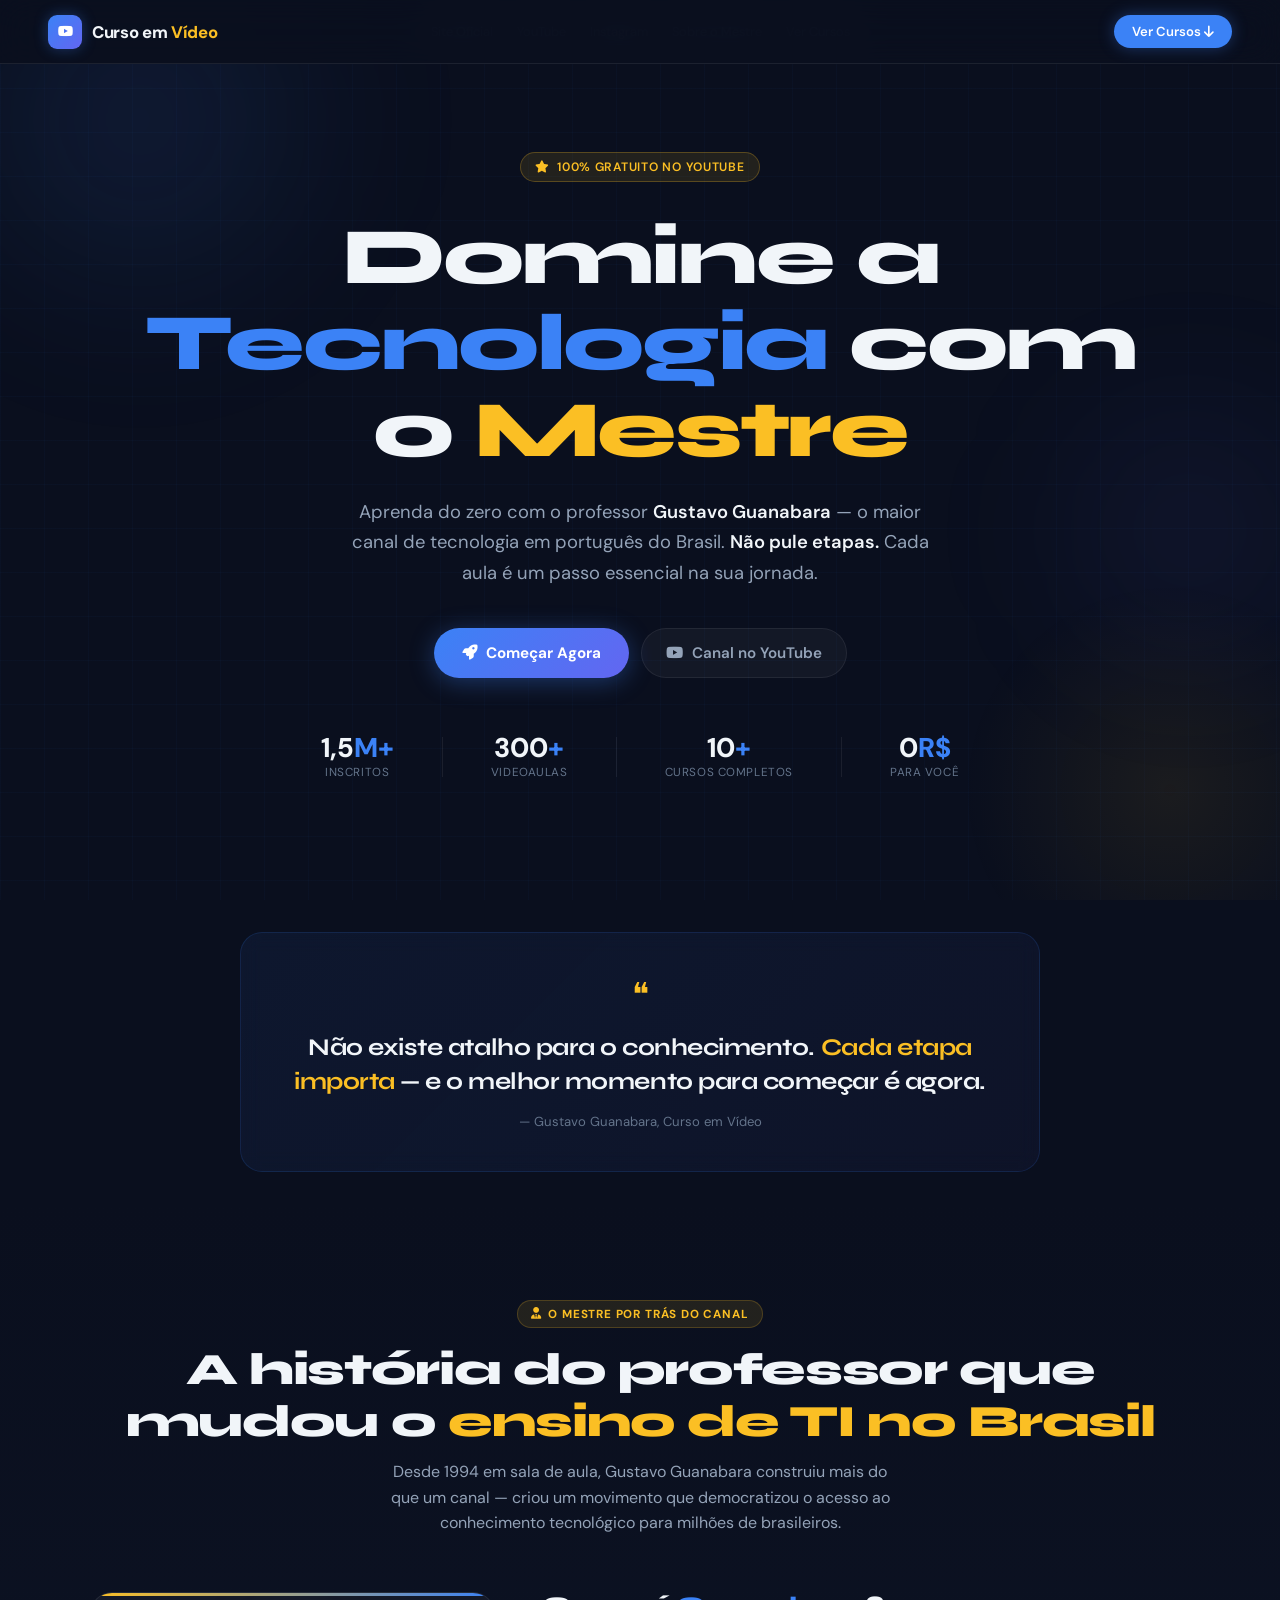
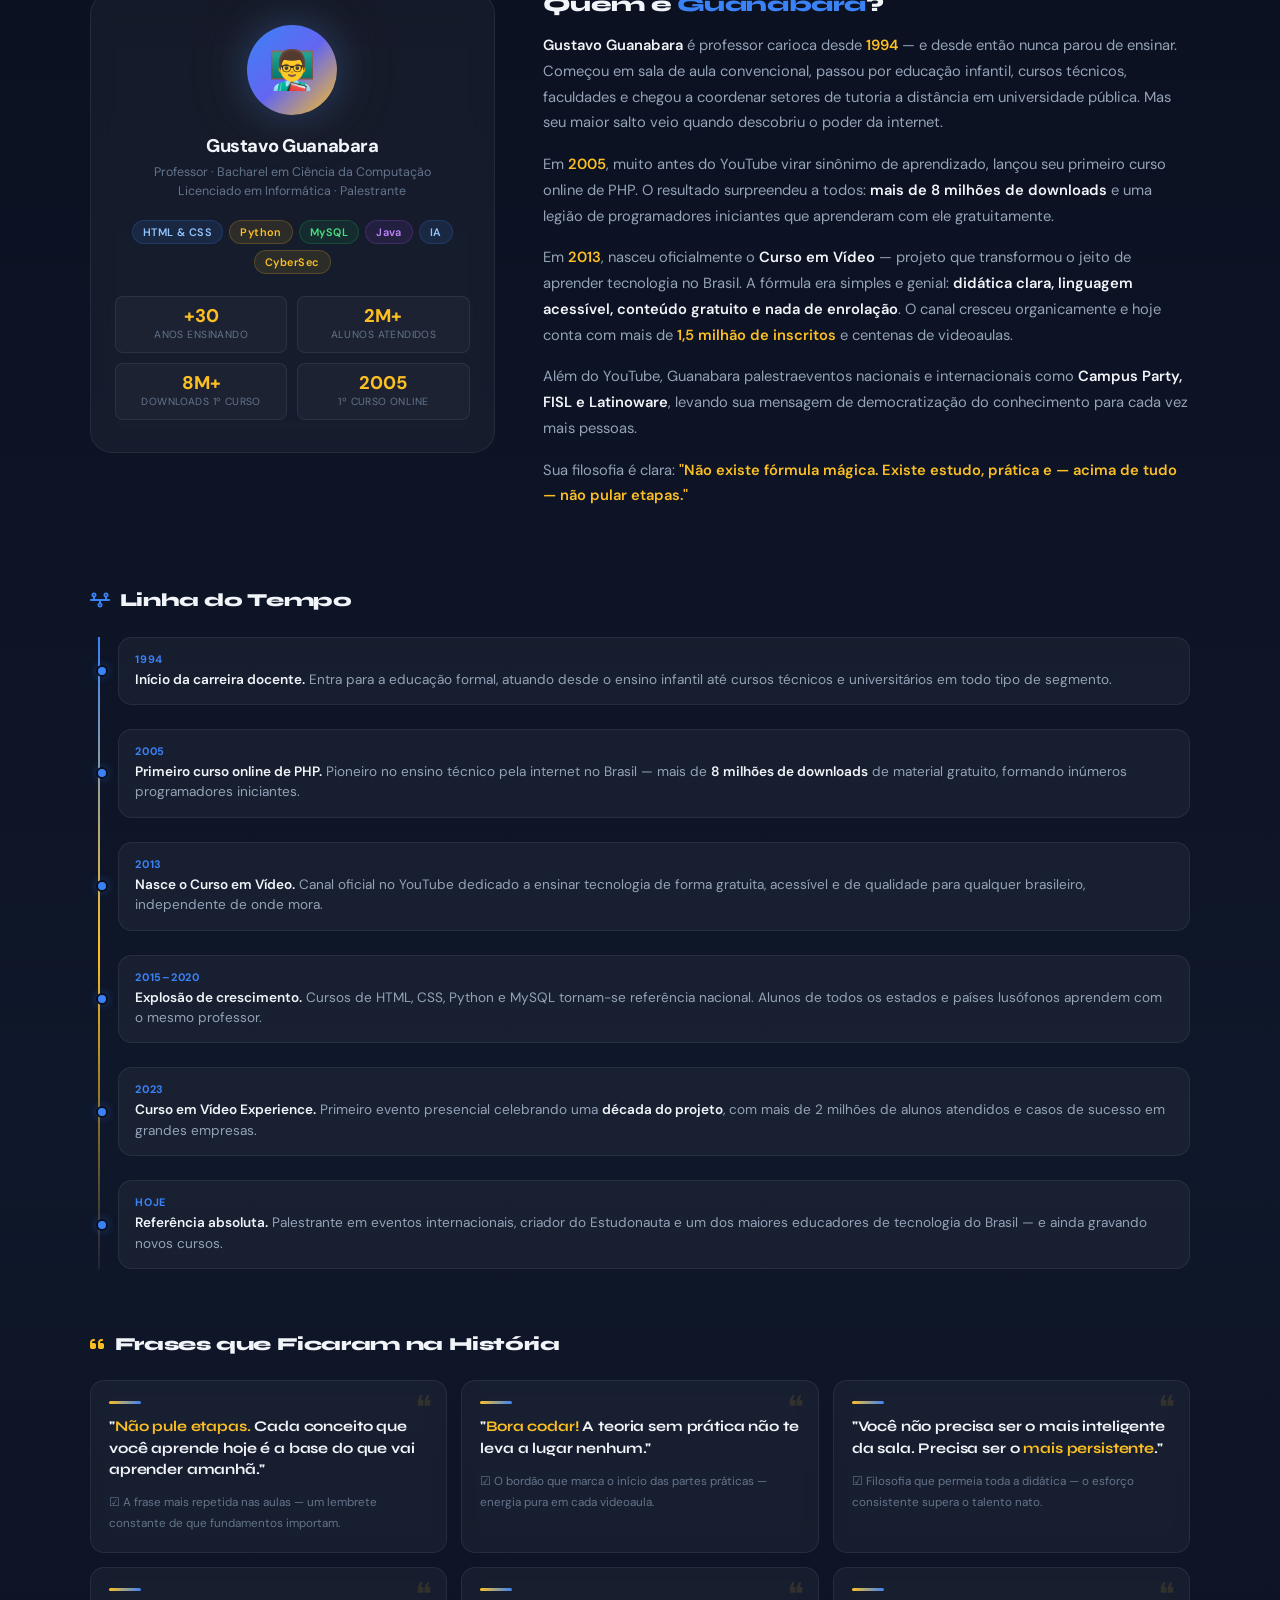
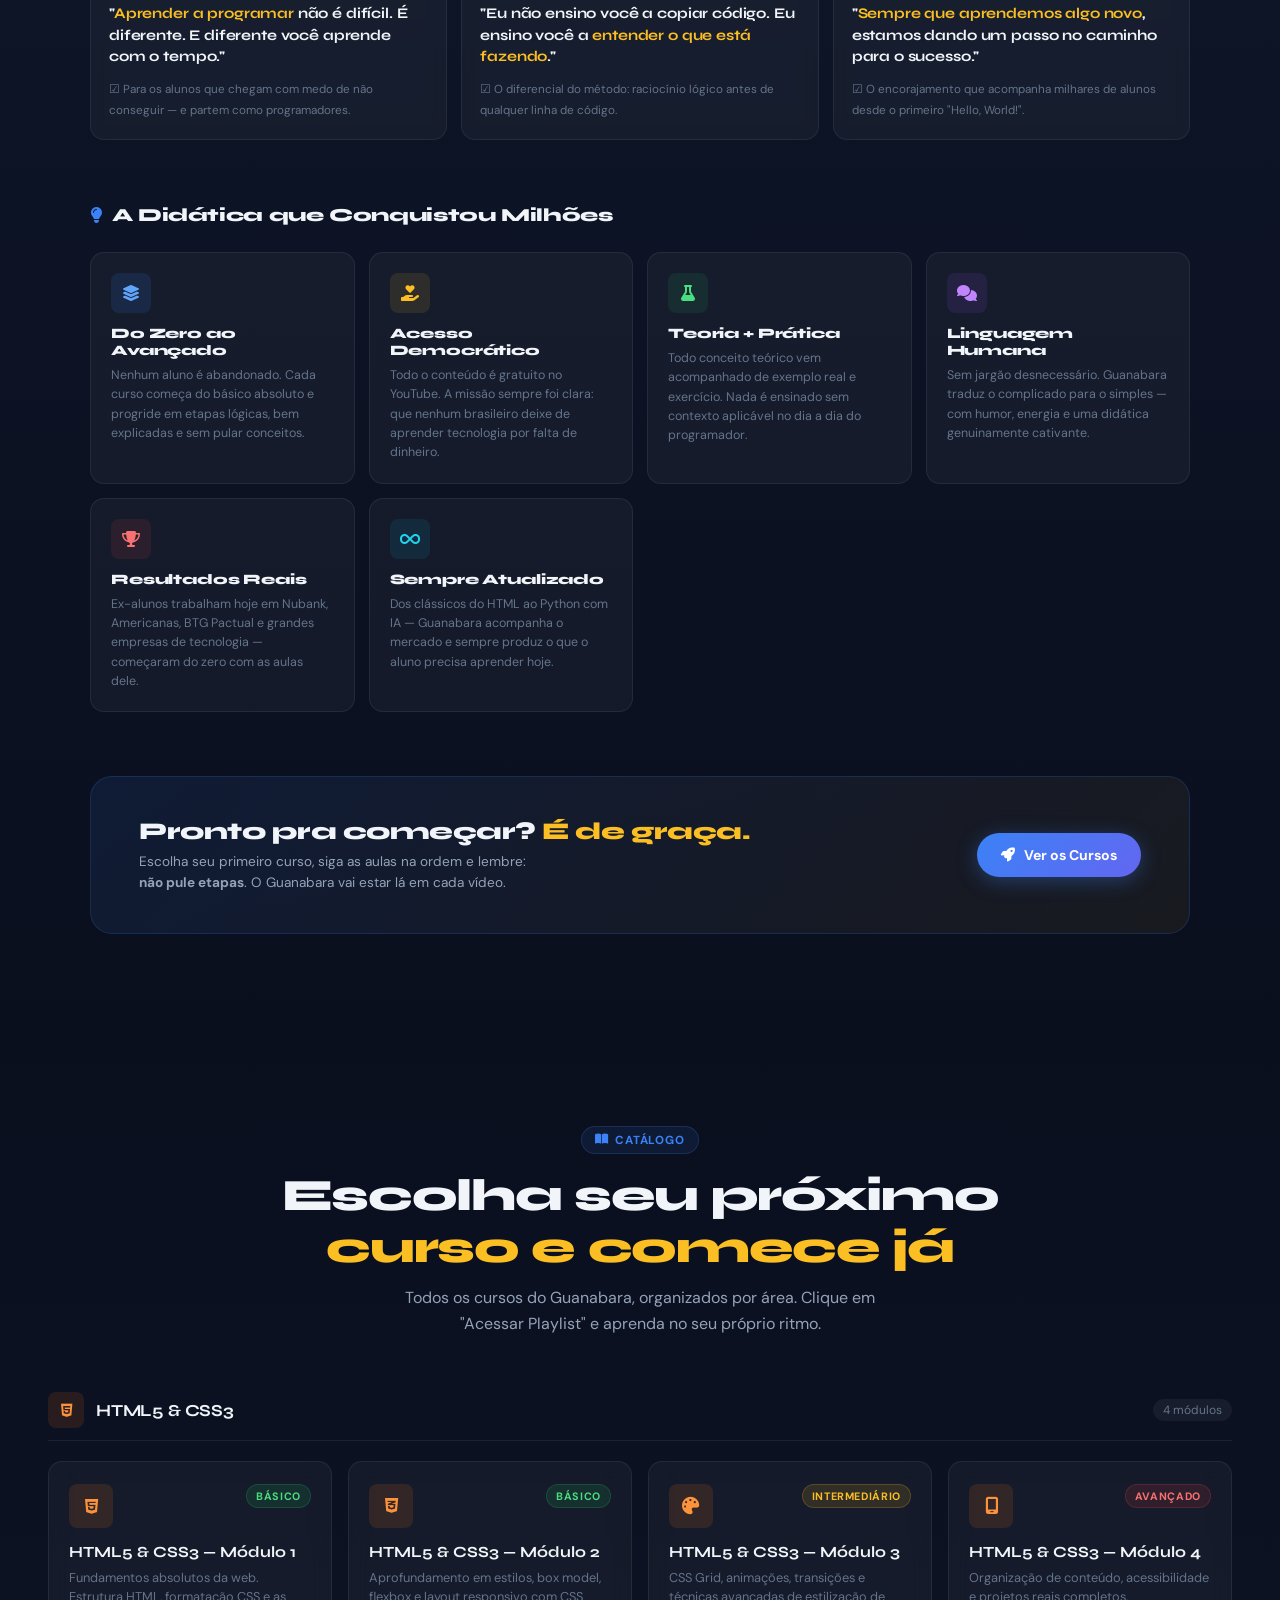
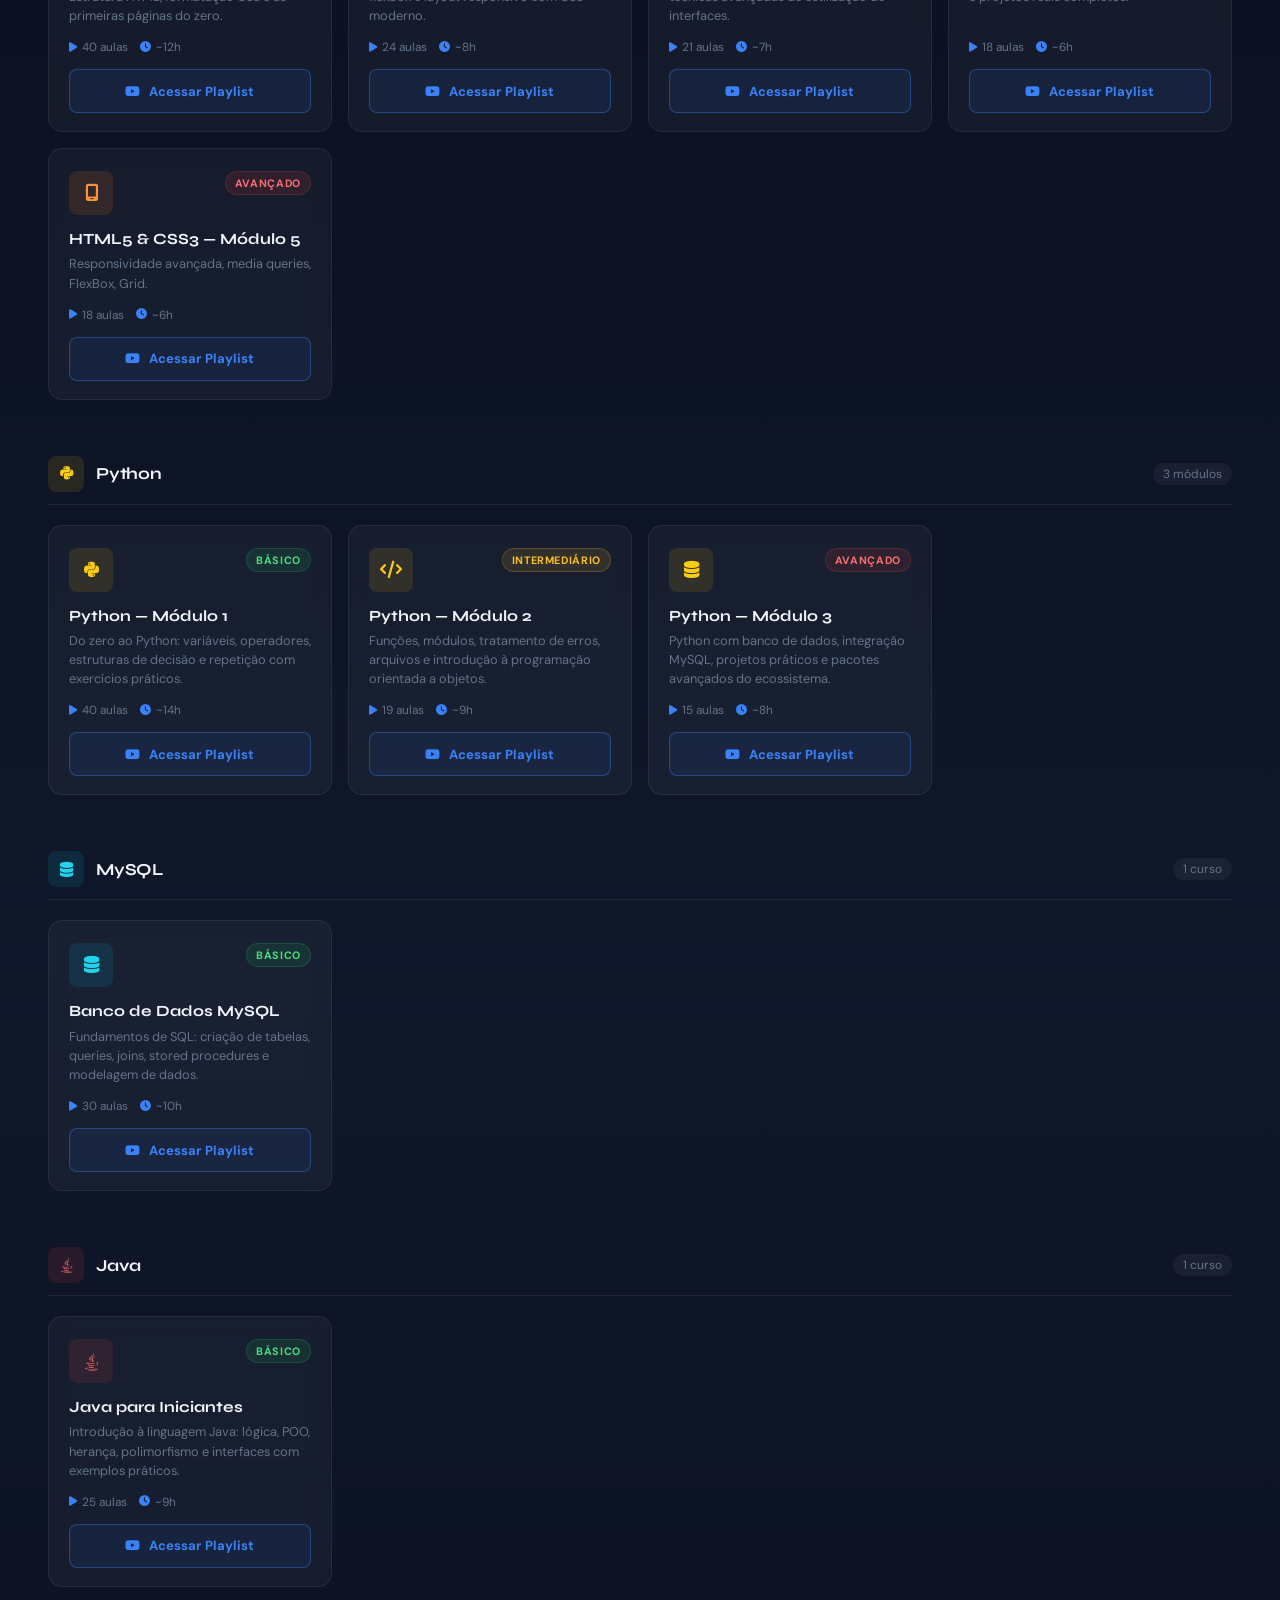
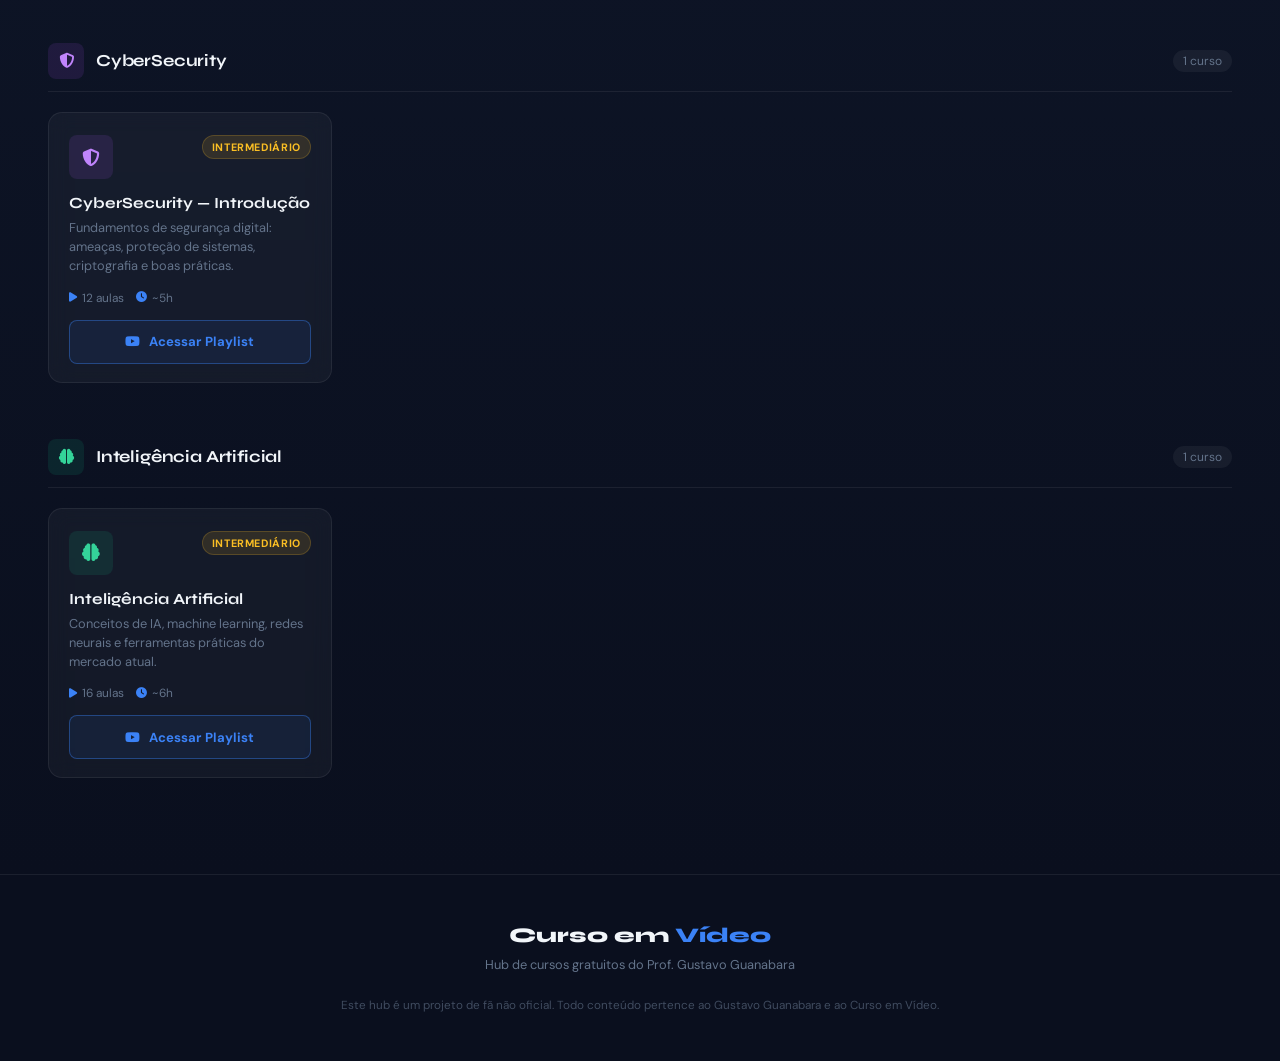
==== guanabara.html @ 0f468d44 "Gustavo Guanabara - first commit" ====
<!doctype html>
<html lang="pt-BR">
  <head>
    <meta charset="UTF-8" />
    <meta name="viewport" content="width=device-width, initial-scale=1.0" />
    <title>Curso em Vídeo — Gustavo Guanabara</title>
    <link
      href="https://fonts.googleapis.com/css2?family=Syne:wght@400;600;700;800&family=DM+Sans:wght@300;400;500;600&display=swap"
      rel="stylesheet"
    />
    <link
      rel="stylesheet"
      href="https://cdnjs.cloudflare.com/ajax/libs/font-awesome/6.5.0/css/all.min.css"
    />
    <link rel="stylesheet" href="guanabara.css">
  </head>
  <body>
    <!-- ===== NAV ===== -->
    <nav role="banner" aria-label="Navegação principal">
      <div class="nav-logo" aria-label="Curso em Vídeo">
        <div class="logo-icon" aria-hidden="true">
          <i class="fa-brands fa-youtube"></i>
        </div>
        <span>Curso em <em>Vídeo</em></span>
      </div>
      <a href="#cursos" class="nav-cta" aria-label="Ver todos os cursos"
        >Ver Cursos <i class="fa-solid fa-arrow-down" aria-hidden="true"></i
      ></a>
    </nav>

    <!-- ===== HERO ===== -->
    <header class="hero" role="banner">
      <div class="orb orb-1" aria-hidden="true"></div>
      <div class="orb orb-2" aria-hidden="true"></div>

      <div class="hero-badge" aria-label="Conteúdo 100% gratuito">
        <i class="fa-solid fa-star" aria-hidden="true"></i> 100% Gratuito no
        YouTube
      </div>

      <h1 class="hero-title">
        Domine a<br />
        <span class="line-accent">Tecnologia</span> com<br />
        o <span class="line-gold">Mestre</span>
      </h1>

      <p class="hero-sub">
        Aprenda do zero com o professor <strong>Gustavo Guanabara</strong> — o
        maior canal de tecnologia em português do Brasil.
        <strong>Não pule etapas.</strong> Cada aula é um passo essencial na sua
        jornada.
      </p>

      <div class="hero-actions">
        <a
          href="#cursos"
          class="btn-primary"
          aria-label="Começar aprendizado agora"
        >
          <i class="fa-solid fa-rocket" aria-hidden="true"></i>
          Começar Agora
        </a>
        <a
          href="https://www.youtube.com/@CursoemVideo"
          target="_blank"
          rel="noopener noreferrer"
          class="btn-ghost"
          aria-label="Visitar canal no YouTube"
        >
          <i class="fa-brands fa-youtube" aria-hidden="true"></i>
          Canal no YouTube
        </a>
      </div>

      <div class="hero-stats" aria-label="Estatísticas do canal">
        <div class="stat">
          <span class="stat-num">1,5<span>M+</span></span>
          <span class="stat-label">Inscritos</span>
        </div>
        <div class="stat-divider" aria-hidden="true"></div>
        <div class="stat">
          <span class="stat-num">300<span>+</span></span>
          <span class="stat-label">Videoaulas</span>
        </div>
        <div class="stat-divider" aria-hidden="true"></div>
        <div class="stat">
          <span class="stat-num">10<span>+</span></span>
          <span class="stat-label">Cursos completos</span>
        </div>
        <div class="stat-divider" aria-hidden="true"></div>
        <div class="stat">
          <span class="stat-num">0<span>R$</span></span>
          <span class="stat-label">Para você</span>
        </div>
      </div>
    </header>

    <!-- ===== QUOTE ===== -->
    <section class="quote-section" aria-label="Citação inspiradora">
      <div class="quote-card reveal">
        <span class="quote-icon" aria-hidden="true">❝</span>
        <p class="quote-text">
          Não existe atalho para o conhecimento. <em>Cada etapa importa</em> — e
          o melhor momento para começar é agora.
        </p>
        <span class="quote-author">— Gustavo Guanabara, Curso em Vídeo</span>
      </div>
    </section>

    <!-- ===== SOBRE O MESTRE ===== -->
    <section
      id="sobre"
      class="sobre-section"
      aria-label="Sobre o Professor Gustavo Guanabara"
    >
      <div class="sobre-wrapper">
        <header class="section-header">
          <div class="section-tag section-tag-gold reveal">
            <i class="fa-solid fa-user-tie"></i> O Mestre por Trás do Canal
          </div>
          <h2 class="section-title reveal">
            A história do professor que<br />mudou o
            <em>ensino de TI no Brasil</em>
          </h2>
          <p class="section-desc reveal">
            Desde 1994 em sala de aula, Gustavo Guanabara construiu mais do que
            um canal — criou um movimento que democratizou o acesso ao
            conhecimento tecnológico para milhões de brasileiros.
          </p>
        </header>

        <!-- BIO GRID -->
        <div class="bio-grid">
          <div class="avatar-card reveal">
            <div class="avatar-circle" aria-hidden="true">👨‍🏫</div>
            <div class="avatar-name">Gustavo Guanabara</div>
            <div class="avatar-role">
              Professor · Bacharel em Ciência da Computação<br />Licenciado em
              Informática · Palestrante
            </div>
            <div class="avatar-tags">
              <span class="tag-pill tag-blue">HTML &amp; CSS</span>
              <span class="tag-pill tag-gold">Python</span>
              <span class="tag-pill tag-green">MySQL</span>
              <span class="tag-pill tag-purple">Java</span>
              <span class="tag-pill tag-blue">IA</span>
              <span class="tag-pill tag-gold">CyberSec</span>
            </div>
            <div class="avatar-stats">
              <div class="astat">
                <div class="astat-num">+30</div>
                <div class="astat-label">anos ensinando</div>
              </div>
              <div class="astat">
                <div class="astat-num">2M+</div>
                <div class="astat-label">alunos atendidos</div>
              </div>
              <div class="astat">
                <div class="astat-num">8M+</div>
                <div class="astat-label">downloads 1º curso</div>
              </div>
              <div class="astat">
                <div class="astat-num">2005</div>
                <div class="astat-label">1º curso online</div>
              </div>
            </div>
          </div>

          <div class="bio-text reveal reveal-delay-1">
            <h3>Quem é <span>Guanabara</span>?</h3>
            <p>
              <strong>Gustavo Guanabara</strong> é professor carioca desde
              <em>1994</em> — e desde então nunca parou de ensinar. Começou em
              sala de aula convencional, passou por educação infantil, cursos
              técnicos, faculdades e chegou a coordenar setores de tutoria a
              distância em universidade pública. Mas seu maior salto veio quando
              descobriu o poder da internet.
            </p>
            <p>
              Em <em>2005</em>, muito antes do YouTube virar sinônimo de
              aprendizado, lançou seu primeiro curso online de PHP. O resultado
              surpreendeu a todos:
              <strong>mais de 8 milhões de downloads</strong> e uma legião de
              programadores iniciantes que aprenderam com ele gratuitamente.
            </p>
            <p>
              Em <em>2013</em>, nasceu oficialmente o
              <strong>Curso em Vídeo</strong> — projeto que transformou o jeito
              de aprender tecnologia no Brasil. A fórmula era simples e genial:
              <strong
                >didática clara, linguagem acessível, conteúdo gratuito e nada
                de enrolação</strong
              >. O canal cresceu organicamente e hoje conta com mais de
              <em>1,5 milhão de inscritos</em> e centenas de videoaulas.
            </p>
            <p>
              Além do YouTube, Guanabara palestraeventos nacionais e
              internacionais como
              <strong>Campus Party, FISL e Latinoware</strong>, levando sua
              mensagem de democratização do conhecimento para cada vez mais
              pessoas.
            </p>
            <p>
              Sua filosofia é clara:
              <em
                >"Não existe fórmula mágica. Existe estudo, prática e — acima de
                tudo — não pular etapas."</em
              >
            </p>
          </div>
        </div>

        <!-- TIMELINE -->
        <h3 class="sub-title reveal">
          <i class="fa-solid fa-timeline" style="color: var(--primary)"></i>
          Linha do Tempo
        </h3>
        <div class="timeline">
          <div class="tl-item reveal reveal-delay-1">
            <div class="tl-year">1994</div>
            <div class="tl-text">
              <strong>Início da carreira docente.</strong> Entra para a educação
              formal, atuando desde o ensino infantil até cursos técnicos e
              universitários em todo tipo de segmento.
            </div>
          </div>
          <div class="tl-item reveal reveal-delay-2">
            <div class="tl-year">2005</div>
            <div class="tl-text">
              <strong>Primeiro curso online de PHP.</strong> Pioneiro no ensino
              técnico pela internet no Brasil — mais de
              <strong>8 milhões de downloads</strong> de material gratuito,
              formando inúmeros programadores iniciantes.
            </div>
          </div>
          <div class="tl-item reveal reveal-delay-3">
            <div class="tl-year">2013</div>
            <div class="tl-text">
              <strong>Nasce o Curso em Vídeo.</strong> Canal oficial no YouTube
              dedicado a ensinar tecnologia de forma gratuita, acessível e de
              qualidade para qualquer brasileiro, independente de onde mora.
            </div>
          </div>
          <div class="tl-item reveal reveal-delay-4">
            <div class="tl-year">2015–2020</div>
            <div class="tl-text">
              <strong>Explosão de crescimento.</strong> Cursos de HTML, CSS,
              Python e MySQL tornam-se referência nacional. Alunos de todos os
              estados e países lusófonos aprendem com o mesmo professor.
            </div>
          </div>
          <div class="tl-item reveal reveal-delay-5">
            <div class="tl-year">2023</div>
            <div class="tl-text">
              <strong>Curso em Vídeo Experience.</strong> Primeiro evento
              presencial celebrando uma <strong>década do projeto</strong>, com
              mais de 2 milhões de alunos atendidos e casos de sucesso em
              grandes empresas.
            </div>
          </div>
          <div class="tl-item reveal">
            <div class="tl-year">Hoje</div>
            <div class="tl-text">
              <strong>Referência absoluta.</strong> Palestrante em eventos
              internacionais, criador do Estudonauta e um dos maiores educadores
              de tecnologia do Brasil — e ainda gravando novos cursos.
            </div>
          </div>
        </div>

        <!-- FRASES ICÔNICAS -->
        <h3 class="sub-title reveal">
          <i class="fa-solid fa-quote-left" style="color: var(--accent)"></i>
          Frases que Ficaram na História
        </h3>
        <div class="quotes-grid">
          <div class="quote-block reveal reveal-delay-1">
            <div class="quote-bar"></div>
            <p class="qtext">
              "<em>Não pule etapas.</em> Cada conceito que você aprende hoje é a
              base do que vai aprender amanhã."
            </p>
            <span class="qcontext"
              >☑ A frase mais repetida nas aulas — um lembrete constante de que
              fundamentos importam.</span
            >
          </div>
          <div class="quote-block reveal reveal-delay-2">
            <div class="quote-bar"></div>
            <p class="qtext">
              "<em>Bora codar!</em> A teoria sem prática não te leva a lugar
              nenhum."
            </p>
            <span class="qcontext"
              >☑ O bordão que marca o início das partes práticas — energia pura
              em cada videoaula.</span
            >
          </div>
          <div class="quote-block reveal reveal-delay-3">
            <div class="quote-bar"></div>
            <p class="qtext">
              "Você não precisa ser o mais inteligente da sala. Precisa ser o
              <em>mais persistente</em>."
            </p>
            <span class="qcontext"
              >☑ Filosofia que permeia toda a didática — o esforço consistente
              supera o talento nato.</span
            >
          </div>
          <div class="quote-block reveal reveal-delay-4">
            <div class="quote-bar"></div>
            <p class="qtext">
              "<em>Aprender a programar</em> não é difícil. É diferente. E
              diferente você aprende com o tempo."
            </p>
            <span class="qcontext"
              >☑ Para os alunos que chegam com medo de não conseguir — e partem
              como programadores.</span
            >
          </div>
          <div class="quote-block reveal reveal-delay-5">
            <div class="quote-bar"></div>
            <p class="qtext">
              "Eu não ensino você a copiar código. Eu ensino você a
              <em>entender o que está fazendo</em>."
            </p>
            <span class="qcontext"
              >☑ O diferencial do método: raciocínio lógico antes de qualquer
              linha de código.</span
            >
          </div>
          <div class="quote-block reveal">
            <div class="quote-bar"></div>
            <p class="qtext">
              "<em>Sempre que aprendemos algo novo</em>, estamos dando um passo
              no caminho para o sucesso."
            </p>
            <span class="qcontext"
              >☑ O encorajamento que acompanha milhares de alunos desde o
              primeiro "Hello, World!".</span
            >
          </div>
        </div>

        <!-- FILOSOFIA / PILARES -->
        <h3 class="sub-title reveal">
          <i class="fa-solid fa-lightbulb" style="color: var(--primary)"></i> A
          Didática que Conquistou Milhões
        </h3>
        <div class="filo-grid">
          <div class="filo-card reveal reveal-delay-1">
            <div class="filo-icon" style="background: rgba(59, 130, 246, 0.12)">
              <i class="fa-solid fa-layer-group" style="color: #60a5fa"></i>
            </div>
            <h4>Do Zero ao Avançado</h4>
            <p>
              Nenhum aluno é abandonado. Cada curso começa do básico absoluto e
              progride em etapas lógicas, bem explicadas e sem pular conceitos.
            </p>
          </div>
          <div class="filo-card reveal reveal-delay-2">
            <div class="filo-icon" style="background: rgba(251, 191, 36, 0.1)">
              <i
                class="fa-solid fa-hand-holding-heart"
                style="color: var(--accent)"
              ></i>
            </div>
            <h4>Acesso Democrático</h4>
            <p>
              Todo o conteúdo é gratuito no YouTube. A missão sempre foi clara:
              que nenhum brasileiro deixe de aprender tecnologia por falta de
              dinheiro.
            </p>
          </div>
          <div class="filo-card reveal reveal-delay-3">
            <div class="filo-icon" style="background: rgba(34, 197, 94, 0.1)">
              <i class="fa-solid fa-flask" style="color: #4ade80"></i>
            </div>
            <h4>Teoria + Prática</h4>
            <p>
              Todo conceito teórico vem acompanhado de exemplo real e exercício.
              Nada é ensinado sem contexto aplicável no dia a dia do
              programador.
            </p>
          </div>
          <div class="filo-card reveal reveal-delay-4">
            <div class="filo-icon" style="background: rgba(168, 85, 247, 0.1)">
              <i class="fa-solid fa-comments" style="color: #c084fc"></i>
            </div>
            <h4>Linguagem Humana</h4>
            <p>
              Sem jargão desnecessário. Guanabara traduz o complicado para o
              simples — com humor, energia e uma didática genuinamente
              cativante.
            </p>
          </div>
          <div class="filo-card reveal reveal-delay-5">
            <div class="filo-icon" style="background: rgba(239, 68, 68, 0.1)">
              <i class="fa-solid fa-trophy" style="color: #f87171"></i>
            </div>
            <h4>Resultados Reais</h4>
            <p>
              Ex-alunos trabalham hoje em Nubank, Americanas, BTG Pactual e
              grandes empresas de tecnologia — começaram do zero com as aulas
              dele.
            </p>
          </div>
          <div class="filo-card reveal">
            <div class="filo-icon" style="background: rgba(6, 182, 212, 0.1)">
              <i class="fa-solid fa-infinity" style="color: #22d3ee"></i>
            </div>
            <h4>Sempre Atualizado</h4>
            <p>
              Dos clássicos do HTML ao Python com IA — Guanabara acompanha o
              mercado e sempre produz o que o aluno precisa aprender hoje.
            </p>
          </div>
        </div>

        <!-- CTA STRIP -->
        <div class="cta-strip reveal">
          <div class="cta-strip-text">
            <h3>Pronto pra começar? <em>É de graça.</em></h3>
            <p>
              Escolha seu primeiro curso, siga as aulas na ordem e lembre:
              <strong>não pule etapas</strong>. O Guanabara vai estar lá em cada
              vídeo.
            </p>
          </div>
          <a href="#cursos" class="btn-cta">
            <i class="fa-solid fa-rocket"></i> Ver os Cursos
          </a>
        </div>
      </div>
    </section>

    <!-- ===== CURSOS ===== -->
    <main id="cursos" role="main">
      <section class="categories-section" aria-label="Catálogo de cursos">
        <div class="section-wrapper">
          <header class="section-header reveal">
            <div class="section-tag" aria-hidden="true">
              <i class="fa-solid fa-book-open"></i> Catálogo
            </div>
            <h2 class="section-title">
              Escolha seu próximo<br /><em>curso e comece já</em>
            </h2>
            <p class="section-desc">
              Todos os cursos do Guanabara, organizados por área. Clique em
              "Acessar Playlist" e aprenda no seu próprio ritmo.
            </p>
          </header>

          <!-- HTML & CSS -->
          <article
            class="category-group reveal"
            aria-label="Cursos de HTML5 e CSS3"
          >
            <div class="cat-header">
              <div
                class="cat-icon-wrap"
                style="background: rgba(249, 115, 22, 0.12)"
                aria-hidden="true"
              >
                <i class="fa-brands fa-html5" style="color: #fb923c"></i>
              </div>
              <span class="cat-name">HTML5 &amp; CSS3</span>
              <span class="cat-count">4 módulos</span>
            </div>
            <div class="courses-grid" role="list">
              <article
                class="course-card reveal reveal-delay-1"
                role="listitem"
              >
                <div class="card-top">
                  <div
                    class="card-icon"
                    style="background: rgba(249, 115, 22, 0.12)"
                    aria-hidden="true"
                  >
                    <i class="fa-brands fa-html5" style="color: #fb923c"></i>
                  </div>
                  <span
                    class="level-badge level-basico"
                    aria-label="Nível: Básico"
                    >Básico</span
                  >
                </div>
                <div class="card-body">
                  <h3 class="card-title">HTML5 &amp; CSS3 — Módulo 1</h3>
                  <p class="card-desc">
                    Fundamentos absolutos da web. Estrutura HTML, formatação CSS
                    e as primeiras páginas do zero.
                  </p>
                </div>
                <div class="card-meta">
                  <span class="meta-item"
                    ><i class="fa-solid fa-play" aria-hidden="true"></i> 40
                    aulas</span
                  ><span class="meta-item"
                    ><i class="fa-solid fa-clock" aria-hidden="true"></i>
                    ~12h</span
                  >
                </div>
                <a
                  href="https://www.youtube.com/playlist?list=PLHz_AreHm4dkZ9-atkcmcBaMZdmLHft8n"
                  target="_blank"
                  rel="noopener noreferrer"
                  class="btn-playlist"
                  aria-label="Acessar playlist módulo 1 HTML5 CSS3"
                  ><i class="fa-brands fa-youtube" aria-hidden="true"></i>
                  Acessar Playlist</a
                >
              </article>
              <article
                class="course-card reveal reveal-delay-2"
                role="listitem"
              >
                <div class="card-top">
                  <div
                    class="card-icon"
                    style="background: rgba(249, 115, 22, 0.12)"
                    aria-hidden="true"
                  >
                    <i class="fa-brands fa-css3-alt" style="color: #fb923c"></i>
                  </div>
                  <span class="level-badge level-basico">Básico</span>
                </div>
                <div class="card-body">
                  <h3 class="card-title">HTML5 &amp; CSS3 — Módulo 2</h3>
                  <p class="card-desc">
                    Aprofundamento em estilos, box model, flexbox e layout
                    responsivo com CSS moderno.
                  </p>
                </div>
                <div class="card-meta">
                  <span class="meta-item"
                    ><i class="fa-solid fa-play" aria-hidden="true"></i> 24
                    aulas</span
                  ><span class="meta-item"
                    ><i class="fa-solid fa-clock" aria-hidden="true"></i>
                    ~8h</span
                  >
                </div>
                <a
                  href="https://www.youtube.com/playlist?list=PLHz_AreHm4dlUpEXkY1AyVLQGcpSgVF8s"
                  target="_blank"
                  rel="noopener noreferrer"
                  class="btn-playlist"
                  ><i class="fa-brands fa-youtube" aria-hidden="true"></i>
                  Acessar Playlist</a
                >
              </article>
              <article
                class="course-card reveal reveal-delay-3"
                role="listitem"
              >
                <div class="card-top">
                  <div
                    class="card-icon"
                    style="background: rgba(249, 115, 22, 0.12)"
                    aria-hidden="true"
                  >
                    <i class="fa-solid fa-palette" style="color: #fb923c"></i>
                  </div>
                  <span class="level-badge level-intermediario"
                    >Intermediário</span
                  >
                </div>
                <div class="card-body">
                  <h3 class="card-title">HTML5 &amp; CSS3 — Módulo 3</h3>
                  <p class="card-desc">
                    CSS Grid, animações, transições e técnicas avançadas de
                    estilização de interfaces.
                  </p>
                </div>
                <div class="card-meta">
                  <span class="meta-item"
                    ><i class="fa-solid fa-play" aria-hidden="true"></i> 21
                    aulas</span
                  ><span class="meta-item"
                    ><i class="fa-solid fa-clock" aria-hidden="true"></i>
                    ~7h</span
                  >
                </div>
                <a
                  href="https://www.youtube.com/playlist?list=PLHz_AreHm4dmcAviDwiGgHbeEJToxbOpZ"
                  target="_blank"
                  rel="noopener noreferrer"
                  class="btn-playlist"
                  ><i class="fa-brands fa-youtube" aria-hidden="true"></i>
                  Acessar Playlist</a
                >
              </article>
              <article
                class="course-card reveal reveal-delay-4"
                role="listitem"
              >
                <div class="card-top">
                  <div
                    class="card-icon"
                    style="background: rgba(249, 115, 22, 0.12)"
                    aria-hidden="true"
                  >
                    <i
                      class="fa-solid fa-mobile-screen"
                      style="color: #fb923c"
                    ></i>
                  </div>
                  <span class="level-badge level-avancado">Avançado</span>
                </div>
                <div class="card-body">
                  <h3 class="card-title">HTML5 &amp; CSS3 — Módulo 4</h3>
                  <p class="card-desc">
                    Organização de conteúdo, acessibilidade e
                    projetos reais completos.
                  </p>
                </div>
                <div class="card-meta">
                  <span class="meta-item"
                    ><i class="fa-solid fa-play" aria-hidden="true"></i> 18
                    aulas</span
                  ><span class="meta-item"
                    ><i class="fa-solid fa-clock" aria-hidden="true"></i>
                    ~6h</span
                  >
                </div>
                <a
                  href="https://www.youtube.com/playlist?list=PLHz_AreHm4dkcVCk2Bn_fdVQ81Fkrh6WT"
                  target="_blank"
                  rel="noopener noreferrer"
                  class="btn-playlist"
                  ><i class="fa-brands fa-youtube" aria-hidden="true"></i>
                  Acessar Playlist</a
                >
              </article>
               <article
                class="course-card reveal reveal-delay-4"
                role="listitem"
              >
                <div class="card-top">
                  <div
                    class="card-icon"
                    style="background: rgba(249, 115, 22, 0.12)"
                    aria-hidden="true"
                  >
                    <i
                      class="fa-solid fa-mobile-screen"
                      style="color: #fb923c"
                    ></i>
                  </div>
                  <span class="level-badge level-avancado">Avançado</span>
                </div>
                <div class="card-body">
                  <h3 class="card-title">HTML5 &amp; CSS3 — Módulo 5</h3>
                  <p class="card-desc">
                    Responsividade avançada, media queries, FlexBox, Grid.
                  </p>
                </div>
                <div class="card-meta">
                  <span class="meta-item"
                    ><i class="fa-solid fa-play" aria-hidden="true"></i> 18
                    aulas</span
                  ><span class="meta-item"
                    ><i class="fa-solid fa-clock" aria-hidden="true"></i>
                    ~6h</span
                  >
                </div>
                <a
                  href="https://www.youtube.com/playlist?list=PLHz_AreHm4dn1bAtIJWFrugl5z2Ej_52d"
                  target="_blank"
                  rel="noopener noreferrer"
                  class="btn-playlist"
                  ><i class="fa-brands fa-youtube" aria-hidden="true"></i>
                  Acessar Playlist</a
                >
              </article>
            </div>
          </article>

          <!-- PYTHON -->
          <article class="category-group reveal" aria-label="Cursos de Python">
            <div class="cat-header">
              <div
                class="cat-icon-wrap"
                style="background: rgba(234, 179, 8, 0.12)"
                aria-hidden="true"
              >
                <i class="fa-brands fa-python" style="color: #facc15"></i>
              </div>
              <span class="cat-name">Python</span>
              <span class="cat-count">3 módulos</span>
            </div>
            <div class="courses-grid" role="list">
              <article
                class="course-card reveal reveal-delay-1"
                role="listitem"
              >
                <div class="card-top">
                  <div
                    class="card-icon"
                    style="background: rgba(234, 179, 8, 0.12)"
                    aria-hidden="true"
                  >
                    <i class="fa-brands fa-python" style="color: #facc15"></i>
                  </div>
                  <span class="level-badge level-basico">Básico</span>
                </div>
                <div class="card-body">
                  <h3 class="card-title">Python — Módulo 1</h3>
                  <p class="card-desc">
                    Do zero ao Python: variáveis, operadores, estruturas de
                    decisão e repetição com exercícios práticos.
                  </p>
                </div>
                <div class="card-meta">
                  <span class="meta-item"
                    ><i class="fa-solid fa-play" aria-hidden="true"></i> 40
                    aulas</span
                  ><span class="meta-item"
                    ><i class="fa-solid fa-clock" aria-hidden="true"></i>
                    ~14h</span
                  >
                </div>
                <a
                  href="https://www.youtube.com/playlist?list=PLHz_AreHm4dlKP6QQCekuIPky1CiwmdI6"
                  target="_blank"
                  rel="noopener noreferrer"
                  class="btn-playlist"
                  ><i class="fa-brands fa-youtube" aria-hidden="true"></i>
                  Acessar Playlist</a
                >
              </article>
              <article
                class="course-card reveal reveal-delay-2"
                role="listitem"
              >
                <div class="card-top">
                  <div
                    class="card-icon"
                    style="background: rgba(234, 179, 8, 0.12)"
                    aria-hidden="true"
                  >
                    <i class="fa-solid fa-code" style="color: #facc15"></i>
                  </div>
                  <span class="level-badge level-intermediario"
                    >Intermediário</span
                  >
                </div>
                <div class="card-body">
                  <h3 class="card-title">Python — Módulo 2</h3>
                  <p class="card-desc">
                    Funções, módulos, tratamento de erros, arquivos e introdução
                    à programação orientada a objetos.
                  </p>
                </div>
                <div class="card-meta">
                  <span class="meta-item"
                    ><i class="fa-solid fa-play" aria-hidden="true"></i> 19
                    aulas</span
                  ><span class="meta-item"
                    ><i class="fa-solid fa-clock" aria-hidden="true"></i>
                    ~9h</span
                  >
                </div>
                <a
                  href="https://www.youtube.com/playlist?list=PLHz_AreHm4dk_nZHmxxf_J0WRAqy5Czye"
                  target="_blank"
                  rel="noopener noreferrer"
                  class="btn-playlist"
                  ><i class="fa-brands fa-youtube" aria-hidden="true"></i>
                  Acessar Playlist</a
                >
              </article>
              <article
                class="course-card reveal reveal-delay-3"
                role="listitem"
              >
                <div class="card-top">
                  <div
                    class="card-icon"
                    style="background: rgba(234, 179, 8, 0.12)"
                    aria-hidden="true"
                  >
                    <i class="fa-solid fa-database" style="color: #facc15"></i>
                  </div>
                  <span class="level-badge level-avancado">Avançado</span>
                </div>
                <div class="card-body">
                  <h3 class="card-title">Python — Módulo 3</h3>
                  <p class="card-desc">
                    Python com banco de dados, integração MySQL, projetos
                    práticos e pacotes avançados do ecossistema.
                  </p>
                </div>
                <div class="card-meta">
                  <span class="meta-item"
                    ><i class="fa-solid fa-play" aria-hidden="true"></i> 15
                    aulas</span
                  ><span class="meta-item"
                    ><i class="fa-solid fa-clock" aria-hidden="true"></i>
                    ~8h</span
                  >
                </div>
                <a
                  href="https://www.youtube.com/playlist?list=PLHz_AreHm4dn_RXXoa3Ameh77f95Hgwv3"
                  target="_blank"
                  rel="noopener noreferrer"
                  class="btn-playlist"
                  ><i class="fa-brands fa-youtube" aria-hidden="true"></i>
                  Acessar Playlist</a
                >
              </article>
            </div>
          </article>

          <!-- MYSQL -->
          <article class="category-group reveal" aria-label="Curso de MySQL">
            <div class="cat-header">
              <div
                class="cat-icon-wrap"
                style="background: rgba(6, 182, 212, 0.12)"
                aria-hidden="true"
              >
                <i class="fa-solid fa-database" style="color: #22d3ee"></i>
              </div>
              <span class="cat-name">MySQL</span>
              <span class="cat-count">1 curso</span>
            </div>
            <div class="courses-grid" role="list">
              <article
                class="course-card reveal reveal-delay-1"
                role="listitem"
              >
                <div class="card-top">
                  <div
                    class="card-icon"
                    style="background: rgba(6, 182, 212, 0.12)"
                    aria-hidden="true"
                  >
                    <i class="fa-solid fa-database" style="color: #22d3ee"></i>
                  </div>
                  <span class="level-badge level-basico">Básico</span>
                </div>
                <div class="card-body">
                  <h3 class="card-title">Banco de Dados MySQL</h3>
                  <p class="card-desc">
                    Fundamentos de SQL: criação de tabelas, queries, joins,
                    stored procedures e modelagem de dados.
                  </p>
                </div>
                <div class="card-meta">
                  <span class="meta-item"
                    ><i class="fa-solid fa-play" aria-hidden="true"></i> 30
                    aulas</span
                  ><span class="meta-item"
                    ><i class="fa-solid fa-clock" aria-hidden="true"></i>
                    ~10h</span
                  >
                </div>
                <a
                  href="https://www.youtube.com/playlist?list=PLHz_AreHm4dkBs-795Dsgvau_ekxg8g1r"
                  target="_blank"
                  rel="noopener noreferrer"
                  class="btn-playlist"
                  ><i class="fa-brands fa-youtube" aria-hidden="true"></i>
                  Acessar Playlist</a
                >
              </article>
            </div>
          </article>

          <!-- JAVA -->
          <article class="category-group reveal" aria-label="Curso de Java">
            <div class="cat-header">
              <div
                class="cat-icon-wrap"
                style="background: rgba(239, 68, 68, 0.12)"
                aria-hidden="true"
              >
                <i class="fa-brands fa-java" style="color: #f87171"></i>
              </div>
              <span class="cat-name">Java</span>
              <span class="cat-count">1 curso</span>
            </div>
            <div class="courses-grid" role="list">
              <article
                class="course-card reveal reveal-delay-1"
                role="listitem"
              >
                <div class="card-top">
                  <div
                    class="card-icon"
                    style="background: rgba(239, 68, 68, 0.12)"
                    aria-hidden="true"
                  >
                    <i class="fa-brands fa-java" style="color: #f87171"></i>
                  </div>
                  <span class="level-badge level-basico">Básico</span>
                </div>
                <div class="card-body">
                  <h3 class="card-title">Java para Iniciantes</h3>
                  <p class="card-desc">
                    Introdução à linguagem Java: lógica, POO, herança,
                    polimorfismo e interfaces com exemplos práticos.
                  </p>
                </div>
                <div class="card-meta">
                  <span class="meta-item"
                    ><i class="fa-solid fa-play" aria-hidden="true"></i> 25
                    aulas</span
                  ><span class="meta-item"
                    ><i class="fa-solid fa-clock" aria-hidden="true"></i>
                    ~9h</span
                  >
                </div>
                <a
                  href="https://www.youtube.com/playlist?list=PLHz_AreHm4dkI2ZdjTwZA4mPMxWTfNSpR"
                  target="_blank"
                  rel="noopener noreferrer"
                  class="btn-playlist"
                  ><i class="fa-brands fa-youtube" aria-hidden="true"></i>
                  Acessar Playlist</a
                >
              </article>
            </div>
          </article>

          <!-- CYBERSECURITY -->
          <article
            class="category-group reveal"
            aria-label="Curso de Cybersegurança"
          >
            <div class="cat-header">
              <div
                class="cat-icon-wrap"
                style="background: rgba(168, 85, 247, 0.12)"
                aria-hidden="true"
              >
                <i class="fa-solid fa-shield-halved" style="color: #c084fc"></i>
              </div>
              <span class="cat-name">CyberSecurity</span>
              <span class="cat-count">1 curso</span>
            </div>
            <div class="courses-grid" role="list">
              <article
                class="course-card reveal reveal-delay-1"
                role="listitem"
              >
                <div class="card-top">
                  <div
                    class="card-icon"
                    style="background: rgba(168, 85, 247, 0.12)"
                    aria-hidden="true"
                  >
                    <i
                      class="fa-solid fa-shield-halved"
                      style="color: #c084fc"
                    ></i>
                  </div>
                  <span class="level-badge level-intermediario"
                    >Intermediário</span
                  >
                </div>
                <div class="card-body">
                  <h3 class="card-title">CyberSecurity — Introdução</h3>
                  <p class="card-desc">
                    Fundamentos de segurança digital: ameaças, proteção de
                    sistemas, criptografia e boas práticas.
                  </p>
                </div>
                <div class="card-meta">
                  <span class="meta-item"
                    ><i class="fa-solid fa-play" aria-hidden="true"></i> 12
                    aulas</span
                  ><span class="meta-item"
                    ><i class="fa-solid fa-clock" aria-hidden="true"></i>
                    ~5h</span
                  >
                </div>
                <a
                  href="https://www.youtube.com/playlist?list=PLHz_AreHm4dlaTyjolzCFC6IjLzO8O0XV"
                  target="_blank"
                  rel="noopener noreferrer"
                  class="btn-playlist"
                  ><i class="fa-brands fa-youtube" aria-hidden="true"></i>
                  Acessar Playlist</a
                >
              </article>
            </div>
          </article>

          <!-- IA -->
          <article
            class="category-group reveal"
            aria-label="Curso de Inteligência Artificial"
          >
            <div class="cat-header">
              <div
                class="cat-icon-wrap"
                style="background: rgba(16, 185, 129, 0.12)"
                aria-hidden="true"
              >
                <i class="fa-solid fa-brain" style="color: #34d399"></i>
              </div>
              <span class="cat-name">Inteligência Artificial</span>
              <span class="cat-count">1 curso</span>
            </div>
            <div class="courses-grid" role="list">
              <article
                class="course-card reveal reveal-delay-1"
                role="listitem"
              >
                <div class="card-top">
                  <div
                    class="card-icon"
                    style="background: rgba(16, 185, 129, 0.12)"
                    aria-hidden="true"
                  >
                    <i class="fa-solid fa-brain" style="color: #34d399"></i>
                  </div>
                  <span class="level-badge level-intermediario"
                    >Intermediário</span
                  >
                </div>
                <div class="card-body">
                  <h3 class="card-title">Inteligência Artificial</h3>
                  <p class="card-desc">
                    Conceitos de IA, machine learning, redes neurais e
                    ferramentas práticas do mercado atual.
                  </p>
                </div>
                <div class="card-meta">
                  <span class="meta-item"
                    ><i class="fa-solid fa-play" aria-hidden="true"></i> 16
                    aulas</span
                  ><span class="meta-item"
                    ><i class="fa-solid fa-clock" aria-hidden="true"></i>
                    ~6h</span
                  >
                </div>
                <a
                  href="https://www.youtube.com/playlist?list=PLHz_AreHm4dm24MhlWJYiR_Rm7TFtvs6S"
                  target="_blank"
                  rel="noopener noreferrer"
                  class="btn-playlist"
                  ><i class="fa-brands fa-youtube" aria-hidden="true"></i>
                  Acessar Playlist</a
                >
              </article>
            </div>
          </article>
        </div>
      </section>
    </main>

    <!-- ===== FOOTER ===== -->
    <footer>
      <p class="footer-logo">Curso em <span>Vídeo</span></p>
      <p class="footer-sub">
        Hub de cursos gratuitos do Prof. Gustavo Guanabara
      </p>
      <nav class="footer-links" aria-label="Links do rodapé">
        <a
          href="https://www.cursoemvideo.com"
          target="_blank"
          rel="noopener noreferrer"
          >Site Oficial</a
        >
        <a
          href="https://www.youtube.com/@CursoemVideo"
          target="_blank"
          rel="noopener noreferrer"
          >YouTube</a
        >
        <a
          href="https://www.instagram.com/gustavoguanabara"
          target="_blank"
          rel="noopener noreferrer"
          >Instagram</a
        >
        <a href="#sobre">Sobre o Mestre</a>
        <a href="#cursos">Ver Cursos</a>
      </nav>
      <p class="footer-copy">
        Este hub é um projeto de fã não oficial. Todo conteúdo pertence ao
        Gustavo Guanabara e ao Curso em Vídeo.
      </p>
    </footer>

    <script src="guanabara.js"></script>
  </body>
</html>
---- guanabara.css ----
/* ========== CSS VARIABLES ========== */
      :root {
        --bg-deep: #0a0f1e;
        --bg-main: #0f172a;
        --bg-card: rgba(255, 255, 255, 0.04);
        --bg-card-hover: rgba(59, 130, 246, 0.08);
        --primary: #3b82f6;
        --primary-glow: rgba(59, 130, 246, 0.35);
        --accent: #fbbf24;
        --accent-glow: rgba(251, 191, 36, 0.3);
        --text-primary: #f1f5f9;
        --text-secondary: #94a3b8;
        --text-muted: #64748b;
        --border: rgba(255, 255, 255, 0.07);
        --border-hover: rgba(59, 130, 246, 0.4);
        --border-accent: rgba(251, 191, 36, 0.2);
        --radius-sm: 8px;
        --radius-md: 14px;
        --radius-lg: 22px;
        --shadow-card:
          0 4px 24px rgba(0, 0, 0, 0.3), 0 1px 4px rgba(0, 0, 0, 0.2);
        --shadow-glow: 0 0 32px rgba(59, 130, 246, 0.18);
        --transition: all 0.25s cubic-bezier(0.4, 0, 0.2, 1);
        --font-display: "Syne", sans-serif;
        --font-body: "DM Sans", sans-serif;
      }

      /* ========== RESET & BASE ========== */
      *,
      *::before,
      *::after {
        box-sizing: border-box;
        margin: 0;
        padding: 0;
      }
      html {
        scroll-behavior: smooth;
        font-size: 16px;
      }
      body {
        font-family: var(--font-body);
        background: var(--bg-deep);
        color: var(--text-primary);
        overflow-x: hidden;
        min-height: 100vh;
      }
      img {
        max-width: 100%;
        display: block;
      }
      a {
        color: inherit;
        text-decoration: none;
      }

      /* ========== SCROLLBAR ========== */
      ::-webkit-scrollbar {
        width: 5px;
      }
      ::-webkit-scrollbar-track {
        background: var(--bg-deep);
      }
      ::-webkit-scrollbar-thumb {
        background: var(--primary);
        border-radius: 4px;
      }

      /* ========== FOCUS ========== */
      :focus-visible {
        outline: 2px solid var(--accent);
        outline-offset: 3px;
        border-radius: var(--radius-sm);
      }

      /* ========== BACKGROUND GRID ========== */
      body::before {
        content: "";
        position: fixed;
        inset: 0;
        background-image:
          linear-gradient(rgba(59, 130, 246, 0.03) 1px, transparent 1px),
          linear-gradient(90deg, rgba(59, 130, 246, 0.03) 1px, transparent 1px);
        background-size: 44px 44px;
        pointer-events: none;
        z-index: 0;
      }

      /* ========== NAV ========== */
      nav {
        position: fixed;
        top: 0;
        left: 0;
        right: 0;
        z-index: 100;
        display: flex;
        align-items: center;
        justify-content: space-between;
        padding: 0 clamp(1rem, 5vw, 3rem);
        height: 64px;
        background: rgba(10, 15, 30, 0.8);
        backdrop-filter: blur(18px);
        border-bottom: 1px solid var(--border);
        transition: background 0.3s ease;
      }
      .nav-logo {
        display: flex;
        align-items: center;
        gap: 10px;
        font-family: var(--font-body);
        font-weight: 800;
        font-size: 1.05rem;
        letter-spacing: -0.02em;
      }
      .nav-logo .logo-icon {
        width: 34px;
        height: 34px;
        background: linear-gradient(135deg, var(--primary), #6366f1);
        border-radius: 9px;
        display: flex;
        align-items: center;
        justify-content: center;
        font-size: 0.85rem;
        color: white;
        box-shadow: 0 0 14px var(--primary-glow);
      }
      .nav-logo span em {
        color: var(--accent);
        font-style: normal;
      }
      .nav-cta {
        background: var(--primary);
        color: white;
        padding: 8px 18px;
        border-radius: 50px;
        font-size: 0.82rem;
        font-weight: 600;
        transition: var(--transition);
        box-shadow: 0 0 16px var(--primary-glow);
        white-space: nowrap;
      }
      .nav-cta:hover {
        background: #2563eb;
        transform: translateY(-1px);
        box-shadow: 0 0 24px var(--primary-glow);
      }

      /* ========== HERO ========== */
      .hero {
        position: relative;
        min-height: 100svh;
        display: flex;
        flex-direction: column;
        align-items: center;
        justify-content: center;
        text-align: center;
        padding: 96px clamp(1rem, 6vw, 4rem) 4rem;
        overflow: hidden;
        z-index: 1;
      }
      .hero::after {
        content: "";
        position: absolute;
        bottom: -100px;
        right: -100px;
        width: 420px;
        height: 420px;
        background: radial-gradient(
          circle,
          rgba(251, 191, 36, 0.07) 0%,
          transparent 70%
        );
        pointer-events: none;
      }
      .orb {
        position: absolute;
        border-radius: 50%;
        pointer-events: none;
        filter: blur(70px);
      }
      .orb-1 {
        width: 480px;
        height: 480px;
        background: radial-gradient(
          circle,
          rgba(59, 130, 246, 0.13),
          transparent 70%
        );
        top: -120px;
        left: -100px;
        animation: float 8s ease-in-out infinite;
      }
      .orb-2 {
        width: 340px;
        height: 340px;
        background: radial-gradient(
          circle,
          rgba(99, 102, 241, 0.1),
          transparent 70%
        );
        top: 40%;
        right: -80px;
        animation: float 11s ease-in-out infinite reverse;
      }
      @keyframes float {
        0%,
        100% {
          transform: translateY(0);
        }
        50% {
          transform: translateY(-30px);
        }
      }
      .hero-badge {
        display: inline-flex;
        align-items: center;
        gap: 7px;
        background: rgba(251, 191, 36, 0.1);
        border: 1px solid rgba(251, 191, 36, 0.25);
        color: var(--accent);
        padding: 6px 14px;
        border-radius: 50px;
        font-size: 0.76rem;
        font-weight: 600;
        letter-spacing: 0.06em;
        text-transform: uppercase;
        margin-bottom: 2rem;
        animation: fadeSlideDown 0.7s ease both;
      }
      .hero-title {
        font-family: var(--font-display);
        font-size: clamp(2.2rem, 7vw, 5rem);
        font-weight: 800;
        line-height: 1.08;
        letter-spacing: -0.03em;
        margin-bottom: 1.5rem;
        animation: fadeSlideDown 0.8s 0.1s ease both;
      }
      .hero-title .line-accent {
        color: var(--primary);
      }
      .hero-title .line-gold {
        color: var(--accent);
      }
      .hero-sub {
        max-width: 580px;
        font-size: clamp(0.95rem, 2.5vw, 1.15rem);
        color: var(--text-secondary);
        line-height: 1.65;
        margin-bottom: 2.5rem;
        animation: fadeSlideDown 0.9s 0.2s ease both;
      }
      .hero-sub strong {
        color: var(--text-primary);
        font-weight: 600;
      }
      .hero-actions {
        display: flex;
        gap: 12px;
        flex-wrap: wrap;
        justify-content: center;
        animation: fadeSlideDown 1s 0.3s ease both;
      }
      .btn-primary {
        display: inline-flex;
        align-items: center;
        gap: 9px;
        background: linear-gradient(135deg, var(--primary) 0%, #6366f1 100%);
        color: white;
        padding: 14px 28px;
        border-radius: 50px;
        font-weight: 700;
        font-size: 0.95rem;
        border: none;
        cursor: pointer;
        transition: var(--transition);
        box-shadow: 0 4px 24px var(--primary-glow);
        min-height: 50px;
      }
      .btn-primary:hover {
        transform: translateY(-2px) scale(1.02);
        box-shadow: 0 8px 32px var(--primary-glow);
      }
      .btn-primary:active {
        transform: scale(0.97);
      }
      .btn-ghost {
        display: inline-flex;
        align-items: center;
        gap: 9px;
        background: var(--bg-card);
        color: var(--text-secondary);
        padding: 14px 24px;
        border-radius: 50px;
        font-weight: 600;
        font-size: 0.95rem;
        border: 1px solid var(--border);
        cursor: pointer;
        transition: var(--transition);
        min-height: 50px;
        backdrop-filter: blur(6px);
      }
      .btn-ghost:hover {
        border-color: var(--border-hover);
        color: var(--text-primary);
        transform: translateY(-2px);
      }
      .hero-stats {
        display: flex;
        gap: clamp(1.5rem, 4vw, 3rem);
        margin-top: 3.5rem;
        animation: fadeSlideDown 1.1s 0.4s ease both;
        flex-wrap: wrap;
        justify-content: center;
      }
      .stat {
        display: flex;
        flex-direction: column;
        align-items: center;
        gap: 3px;
      }
      .stat-num {
        font-family: var(--font-body);
        font-size: 1.7rem;
        font-weight: 800;
        color: var(--text-primary);
        line-height: 1;
      }
      .stat-num span {
        color: var(--primary);
      }
      .stat-label {
        font-size: 0.73rem;
        color: var(--text-muted);
        letter-spacing: 0.05em;
        text-transform: uppercase;
      }
      .stat-divider {
        width: 1px;
        height: 40px;
        background: var(--border);
        align-self: center;
      }

      /* ========== SHARED SECTION WRAPPER ========== */
      .section-wrapper {
        position: relative;
        z-index: 1;
        padding: clamp(3rem, 8vw, 6rem) clamp(1rem, 5vw, 3rem);
        max-width: 1280px;
        margin: 0 auto;
      }
      .section-header {
        text-align: center;
        margin-bottom: clamp(2rem, 5vw, 3.5rem);
      }
      .section-tag {
        display: inline-flex;
        align-items: center;
        gap: 6px;
        background: rgba(59, 130, 246, 0.1);
        border: 1px solid rgba(59, 130, 246, 0.2);
        color: var(--primary);
        padding: 5px 13px;
        border-radius: 50px;
        font-size: 0.73rem;
        font-weight: 700;
        letter-spacing: 0.07em;
        text-transform: uppercase;
        margin-bottom: 1rem;
      }
      .section-tag-gold {
        background: rgba(251, 191, 36, 0.1);
        border-color: var(--border-accent);
        color: var(--accent);
      }
      .section-title {
        font-family: var(--font-display);
        font-size: clamp(1.7rem, 4.5vw, 2.8rem);
        font-weight: 800;
        letter-spacing: -0.03em;
        line-height: 1.15;
        margin-bottom: 0.75rem;
      }
      .section-title em {
        font-style: normal;
        color: var(--accent);
      }
      .section-desc {
        color: var(--text-secondary);
        font-size: clamp(0.9rem, 2vw, 1rem);
        max-width: 520px;
        margin: 0 auto;
        line-height: 1.6;
      }

      /* ========== QUOTE ========== */
      .quote-section {
        position: relative;
        z-index: 1;
        padding: 2rem clamp(1rem, 5vw, 3rem);
      }
      .quote-card {
        max-width: 800px;
        margin: 0 auto;
        background: linear-gradient(
          135deg,
          rgba(59, 130, 246, 0.08),
          rgba(99, 102, 241, 0.05)
        );
        border: 1px solid rgba(59, 130, 246, 0.15);
        border-radius: var(--radius-lg);
        padding: clamp(1.5rem, 4vw, 2.5rem) clamp(1.5rem, 5vw, 3rem);
        text-align: center;
        backdrop-filter: blur(10px);
      }
      .quote-icon {
        font-size: 2rem;
        color: var(--accent);
        margin-bottom: 1rem;
        display: block;
      }
      .quote-text {
        font-family: var(--font-display);
        font-size: clamp(1.1rem, 3vw, 1.5rem);
        font-weight: 700;
        line-height: 1.4;
        letter-spacing: -0.02em;
        color: var(--text-primary);
        margin-bottom: 0.75rem;
      }
      .quote-text em {
        font-style: normal;
        color: var(--accent);
      }
      .quote-author {
        font-size: 0.82rem;
        color: var(--text-muted);
      }

      /* ========== SOBRE O MESTRE ========== */
      .sobre-section {
        position: relative;
        z-index: 1;
        background: linear-gradient(
          180deg,
          var(--bg-deep) 0%,
          var(--bg-main) 50%,
          var(--bg-deep) 100%
        );
        padding: clamp(3rem, 8vw, 6rem) clamp(1rem, 5vw, 3rem);
      }
      .sobre-wrapper {
        max-width: 1100px;
        margin: 0 auto;
      }

      .bio-grid {
        display: grid;
        grid-template-columns: 1fr 1.6fr;
        gap: clamp(1.5rem, 4vw, 3rem);
        align-items: start;
        margin-bottom: 4rem;
      }
      .avatar-card {
        background: var(--bg-card);
        border: 1px solid var(--border);
        border-radius: var(--radius-lg);
        padding: 2rem 1.5rem;
        text-align: center;
        backdrop-filter: blur(10px);
        position: relative;
        overflow: hidden;
      }
      .avatar-card::before {
        content: "";
        position: absolute;
        top: 0;
        left: 0;
        right: 0;
        height: 3px;
        background: linear-gradient(90deg, var(--accent), var(--primary));
      }
      .avatar-circle {
        width: 90px;
        height: 90px;
        margin: 0 auto 1.2rem;
        border-radius: 50%;
        background: linear-gradient(
          135deg,
          var(--primary) 0%,
          #6366f1 50%,
          var(--accent) 100%
        );
        display: flex;
        align-items: center;
        justify-content: center;
        font-size: 2.4rem;
        box-shadow:
          0 0 40px rgba(59, 130, 246, 0.3),
          0 0 80px rgba(251, 191, 36, 0.1);
        animation: pulse-glow 3s ease-in-out infinite;
      }
      @keyframes pulse-glow {
        0%,
        100% {
          box-shadow:
            0 0 30px rgba(59, 130, 246, 0.25),
            0 0 60px rgba(251, 191, 36, 0.08);
        }
        50% {
          box-shadow:
            0 0 50px rgba(59, 130, 246, 0.45),
            0 0 100px rgba(251, 191, 36, 0.15);
        }
      }
      .avatar-name {
        font-family: var(--font-body);
        font-size: 1.15rem;
        font-weight: 800;
        letter-spacing: -0.02em;
        margin-bottom: 0.3rem;
      }
      .avatar-role {
        font-size: 0.78rem;
        color: var(--text-muted);
        margin-bottom: 1.2rem;
        line-height: 1.5;
      }
      .avatar-tags {
        display: flex;
        flex-wrap: wrap;
        gap: 6px;
        justify-content: center;
      }
      .tag-pill {
        font-size: 0.68rem;
        font-weight: 600;
        padding: 4px 10px;
        border-radius: 50px;
        letter-spacing: 0.04em;
      }
      .tag-blue {
        background: rgba(59, 130, 246, 0.12);
        color: #93c5fd;
        border: 1px solid rgba(59, 130, 246, 0.2);
      }
      .tag-gold {
        background: rgba(251, 191, 36, 0.1);
        color: var(--accent);
        border: 1px solid rgba(251, 191, 36, 0.2);
      }
      .tag-green {
        background: rgba(34, 197, 94, 0.1);
        color: #4ade80;
        border: 1px solid rgba(34, 197, 94, 0.2);
      }
      .tag-purple {
        background: rgba(168, 85, 247, 0.1);
        color: #c084fc;
        border: 1px solid rgba(168, 85, 247, 0.2);
      }
      .avatar-stats {
        display: grid;
        grid-template-columns: 1fr 1fr;
        gap: 10px;
        margin-top: 1.4rem;
      }
      .astat {
        background: rgba(255, 255, 255, 0.03);
        border: 1px solid var(--border);
        border-radius: var(--radius-sm);
        padding: 10px 8px;
        text-align: center;
      }
      .astat-num {
        font-family: var(--font-body);
        font-size: 1.15rem;
        font-weight: 800;
        color: var(--accent);
        line-height: 1;
      }
      .astat-label {
        font-size: 0.65rem;
        color: var(--text-muted);
        margin-top: 3px;
        line-height: 1.3;
        text-transform: uppercase;
        letter-spacing: 0.04em;
      }

      .bio-text h3 {
        font-family: var(--font-display);
        font-size: 1.3rem;
        font-weight: 800;
        letter-spacing: -0.02em;
        margin-bottom: 1rem;
      }
      .bio-text h3 span {
        color: var(--primary);
      }
      .bio-text p {
        color: var(--text-secondary);
        font-size: 0.92rem;
        line-height: 1.75;
        margin-bottom: 1rem;
      }
      .bio-text p strong {
        color: var(--text-primary);
        font-weight: 600;
      }
      .bio-text p em {
        color: var(--accent);
        font-style: normal;
        font-weight: 600;
      }

      /* TIMELINE */
      .sub-title {
        font-family: var(--font-display);
        font-size: 1.15rem;
        font-weight: 800;
        letter-spacing: -0.02em;
        margin-bottom: 1.6rem;
        display: flex;
        align-items: center;
        gap: 10px;
      }
      .sub-title i {
        font-size: 1rem;
      }
      .timeline {
        position: relative;
        padding-left: 28px;
        margin-bottom: 4rem;
      }
      .timeline::before {
        content: "";
        position: absolute;
        left: 8px;
        top: 0;
        bottom: 0;
        width: 2px;
        background: linear-gradient(
          180deg,
          var(--primary) 0%,
          var(--accent) 50%,
          rgba(255, 255, 255, 0.06) 100%
        );
      }
      .tl-item {
        position: relative;
        margin-bottom: 1.5rem;
        padding: 14px 16px;
        background: var(--bg-card);
        border: 1px solid var(--border);
        border-radius: var(--radius-md);
        transition: var(--transition);
      }
      .tl-item:hover {
        border-color: rgba(59, 130, 246, 0.25);
        background: rgba(59, 130, 246, 0.05);
        transform: translateX(4px);
      }
      .tl-item::before {
        content: "";
        position: absolute;
        left: -23px;
        top: 50%;
        transform: translateY(-50%);
        width: 12px;
        height: 12px;
        border-radius: 50%;
        background: var(--primary);
        border: 2px solid var(--bg-deep);
        box-shadow: 0 0 8px var(--primary-glow);
      }
      .tl-year {
        font-size: 0.68rem;
        font-weight: 700;
        color: var(--primary);
        letter-spacing: 0.07em;
        text-transform: uppercase;
        margin-bottom: 4px;
      }
      .tl-text {
        font-size: 0.85rem;
        color: var(--text-secondary);
        line-height: 1.5;
      }
      .tl-text strong {
        color: var(--text-primary);
        font-weight: 600;
      }

      /* FRASES */
      .quotes-grid {
        display: grid;
        grid-template-columns: repeat(auto-fill, minmax(min(100%, 320px), 1fr));
        gap: 14px;
        margin-bottom: 4rem;
      }
      .quote-block {
        background: var(--bg-card);
        border: 1px solid var(--border);
        border-radius: var(--radius-md);
        padding: 20px 18px;
        position: relative;
        overflow: hidden;
        transition: var(--transition);
        backdrop-filter: blur(8px);
      }
      .quote-block::before {
        content: "❝";
        position: absolute;
        top: 10px;
        right: 14px;
        font-size: 2rem;
        color: rgba(251, 191, 36, 0.12);
        font-family: Georgia, serif;
        line-height: 1;
      }
      .quote-block:hover {
        border-color: rgba(251, 191, 36, 0.25);
        background: rgba(251, 191, 36, 0.04);
        transform: translateY(-3px);
        box-shadow: 0 8px 28px rgba(0, 0, 0, 0.25);
      }
      .quote-bar {
        width: 32px;
        height: 3px;
        border-radius: 2px;
        background: linear-gradient(90deg, var(--accent), var(--primary));
        margin-bottom: 12px;
      }
      .qtext {
        font-family: var(--font-display);
        font-size: 0.92rem;
        font-weight: 700;
        line-height: 1.45;
        letter-spacing: -0.01em;
        color: var(--text-primary);
        margin-bottom: 10px;
      }
      .qtext em {
        color: var(--accent);
        font-style: normal;
      }
      .qcontext {
        font-size: 0.73rem;
        color: var(--text-muted);
        line-height: 1.4;
      }

      /* FILOSOFIA */
      .filo-grid {
        display: grid;
        grid-template-columns: repeat(auto-fill, minmax(min(100%, 240px), 1fr));
        gap: 14px;
        margin-bottom: 4rem;
      }
      .filo-card {
        background: var(--bg-card);
        border: 1px solid var(--border);
        border-radius: var(--radius-md);
        padding: 20px;
        transition: var(--transition);
      }
      .filo-card:hover {
        border-color: var(--border-accent);
        background: rgba(251, 191, 36, 0.03);
        transform: translateY(-3px);
      }
      .filo-icon {
        width: 40px;
        height: 40px;
        border-radius: var(--radius-sm);
        display: flex;
        align-items: center;
        justify-content: center;
        font-size: 1rem;
        margin-bottom: 12px;
      }
      .filo-card h4 {
        font-family: var(--font-display);
        font-size: 0.9rem;
        font-weight: 800;
        letter-spacing: -0.01em;
        margin-bottom: 7px;
      }
      .filo-card p {
        font-size: 0.78rem;
        color: var(--text-muted);
        line-height: 1.55;
      }

      /* CTA STRIP */
      .cta-strip {
        background: linear-gradient(
          135deg,
          rgba(59, 130, 246, 0.1),
          rgba(251, 191, 36, 0.06)
        );
        border: 1px solid rgba(59, 130, 246, 0.18);
        border-radius: var(--radius-lg);
        padding: clamp(1.5rem, 4vw, 2.5rem) clamp(1.5rem, 5vw, 3rem);
        display: flex;
        flex-wrap: wrap;
        align-items: center;
        justify-content: space-between;
        gap: 1.5rem;
        margin-bottom: 0;
      }
      .cta-strip-text h3 {
        font-family: var(--font-display);
        font-size: clamp(1.1rem, 3vw, 1.5rem);
        font-weight: 800;
        letter-spacing: -0.02em;
        margin-bottom: 6px;
      }
      .cta-strip-text h3 em {
        font-style: normal;
        color: var(--accent);
      }
      .cta-strip-text p {
        font-size: 0.85rem;
        color: var(--text-secondary);
        line-height: 1.5;
        max-width: 400px;
      }
      .btn-cta {
        display: inline-flex;
        align-items: center;
        gap: 9px;
        background: linear-gradient(135deg, var(--primary), #6366f1);
        color: white;
        padding: 13px 24px;
        border-radius: 50px;
        font-weight: 700;
        font-size: 0.88rem;
        border: none;
        cursor: pointer;
        transition: var(--transition);
        white-space: nowrap;
        box-shadow: 0 4px 20px var(--primary-glow);
      }
      .btn-cta:hover {
        transform: translateY(-2px) scale(1.03);
        box-shadow: 0 8px 30px var(--primary-glow);
      }

      /* ========== COURSES SECTION ========== */
      .categories-section {
        background: linear-gradient(
          180deg,
          var(--bg-deep) 0%,
          var(--bg-main) 50%,
          var(--bg-deep) 100%
        );
      }
      .category-group {
        margin-bottom: 3.5rem;
      }
      .category-group:last-child {
        margin-bottom: 0;
      }
      .cat-header {
        display: flex;
        align-items: center;
        gap: 12px;
        margin-bottom: 1.25rem;
        padding-bottom: 0.75rem;
        border-bottom: 1px solid var(--border);
      }
      .cat-icon-wrap {
        width: 36px;
        height: 36px;
        border-radius: var(--radius-sm);
        display: flex;
        align-items: center;
        justify-content: center;
        font-size: 0.95rem;
        flex-shrink: 0;
      }
      .cat-name {
        font-family: var(--font-display);
        font-size: 1.05rem;
        font-weight: 700;
        letter-spacing: -0.01em;
      }
      .cat-count {
        margin-left: auto;
        font-size: 0.75rem;
        color: var(--text-muted);
        background: rgba(255, 255, 255, 0.05);
        padding: 3px 10px;
        border-radius: 50px;
      }
      .courses-grid {
        display: grid;
        grid-template-columns: repeat(auto-fill, minmax(min(100%, 280px), 1fr));
        gap: 16px;
      }

      /* COURSE CARD */
      .course-card {
        background: var(--bg-card);
        border: 1px solid var(--border);
        border-radius: var(--radius-md);
        padding: 22px 20px 18px;
        display: flex;
        flex-direction: column;
        gap: 14px;
        transition: var(--transition);
        backdrop-filter: blur(10px);
        position: relative;
        overflow: hidden;
        cursor: default;
      }
      .course-card::before {
        content: "";
        position: absolute;
        top: 0;
        left: 0;
        right: 0;
        height: 2px;
        background: linear-gradient(90deg, var(--primary), transparent);
        opacity: 0;
        transition: var(--transition);
      }
      .course-card:hover {
        background: var(--bg-card-hover);
        border-color: var(--border-hover);
        transform: translateY(-4px) scale(1.01);
        box-shadow: var(--shadow-card), var(--shadow-glow);
      }
      .course-card:hover::before {
        opacity: 1;
      }
      .card-top {
        display: flex;
        align-items: flex-start;
        justify-content: space-between;
        gap: 10px;
      }
      .card-icon {
        width: 44px;
        height: 44px;
        border-radius: var(--radius-sm);
        display: flex;
        align-items: center;
        justify-content: center;
        font-size: 1.1rem;
        flex-shrink: 0;
      }
      .level-badge {
        font-size: 0.67rem;
        font-weight: 700;
        letter-spacing: 0.06em;
        text-transform: uppercase;
        padding: 4px 9px;
        border-radius: 50px;
      }
      .level-basico {
        background: rgba(34, 197, 94, 0.12);
        color: #4ade80;
        border: 1px solid rgba(34, 197, 94, 0.2);
      }
      .level-intermediario {
        background: rgba(251, 191, 36, 0.12);
        color: var(--accent);
        border: 1px solid rgba(251, 191, 36, 0.2);
      }
      .level-avancado {
        background: rgba(239, 68, 68, 0.12);
        color: #f87171;
        border: 1px solid rgba(239, 68, 68, 0.2);
      }
      .card-body {
        flex: 1;
      }
      .card-title {
        font-family: var(--font-display);
        font-size: 0.97rem;
        font-weight: 700;
        color: var(--text-primary);
        margin-bottom: 5px;
        line-height: 1.3;
      }
      .card-desc {
        font-size: 0.8rem;
        color: var(--text-muted);
        line-height: 1.5;
      }
      .card-meta {
        display: flex;
        gap: 12px;
        flex-wrap: wrap;
      }
      .meta-item {
        display: flex;
        align-items: center;
        gap: 5px;
        font-size: 0.74rem;
        color: var(--text-muted);
      }
      .meta-item i {
        font-size: 0.68rem;
        color: var(--primary);
      }
      .btn-playlist {
        display: flex;
        align-items: center;
        justify-content: center;
        gap: 8px;
        width: 100%;
        padding: 11px 16px;
        border-radius: var(--radius-sm);
        font-size: 0.82rem;
        font-weight: 700;
        letter-spacing: 0.01em;
        border: 1px solid var(--border-hover);
        background: rgba(59, 130, 246, 0.08);
        color: var(--primary);
        cursor: pointer;
        transition: var(--transition);
        text-align: center;
        min-height: 44px;
      }
      .btn-playlist:hover {
        background: var(--primary);
        color: white;
        border-color: var(--primary);
        box-shadow: 0 4px 16px var(--primary-glow);
        transform: translateY(-1px);
      }
      .btn-playlist:active {
        transform: scale(0.97);
      }
      .btn-playlist.clicked {
        background: rgba(34, 197, 94, 0.15);
        border-color: rgba(34, 197, 94, 0.4);
        color: #4ade80;
      }

      /* ========== FOOTER ========== */
      footer {
        position: relative;
        z-index: 1;
        background: var(--bg-deep);
        border-top: 1px solid var(--border);
        padding: clamp(2rem, 5vw, 3rem) clamp(1rem, 5vw, 3rem);
        text-align: center;
      }
      .footer-logo {
        font-family: var(--font-display);
        font-size: 1.3rem;
        font-weight: 800;
        margin-bottom: 0.5rem;
      }
      .footer-logo span {
        color: var(--primary);
      }
      .footer-sub {
        font-size: 0.8rem;
        color: var(--text-muted);
        margin-bottom: 1.5rem;
      }
      .footer-links {
        display: flex;
        gap: 1.5rem;
        justify-content: center;
        flex-wrap: wrap;
        margin-bottom: 1.5rem;
      }
      .footer-links a {
        font-size: 0.8rem;
        color: var(--text-muted);
        transition: var(--transition);
      }
      .footer-links a:hover {
        color: var(--primary);
      }
      .footer-copy {
        font-size: 0.73rem;
        color: var(--text-muted);
        opacity: 0.6;
      }

      /* ========== SCROLL REVEAL ========== */
      .reveal {
        opacity: 0;
        transform: translateY(28px);
        transition:
          opacity 0.6s ease,
          transform 0.6s ease;
      }
      .reveal.visible {
        opacity: 1;
        transform: translateY(0);
      }
      .reveal-delay-1 {
        transition-delay: 0.08s;
      }
      .reveal-delay-2 {
        transition-delay: 0.16s;
      }
      .reveal-delay-3 {
        transition-delay: 0.24s;
      }
      .reveal-delay-4 {
        transition-delay: 0.32s;
      }
      .reveal-delay-5 {
        transition-delay: 0.4s;
      }

      @keyframes fadeSlideDown {
        from {
          opacity: 0;
          transform: translateY(-18px);
        }
        to {
          opacity: 1;
          transform: translateY(0);
        }
      }

      /* ========== RESPONSIVE ========== */
      @media (max-width: 700px) {
        .bio-grid {
          grid-template-columns: 1fr;
        }
      }
      @media (max-width: 480px) {
        .hero-stats {
          gap: 1rem;
        }
        .stat-divider {
          display: none;
        }
        nav .nav-cta {
          padding: 7px 13px;
          font-size: 0.77rem;
        }
        .courses-grid {
          grid-template-columns: 1fr;
        }
      }
      @media (min-width: 768px) {
        .courses-grid {
          grid-template-columns: repeat(auto-fill, minmax(260px, 1fr));
        }
      }
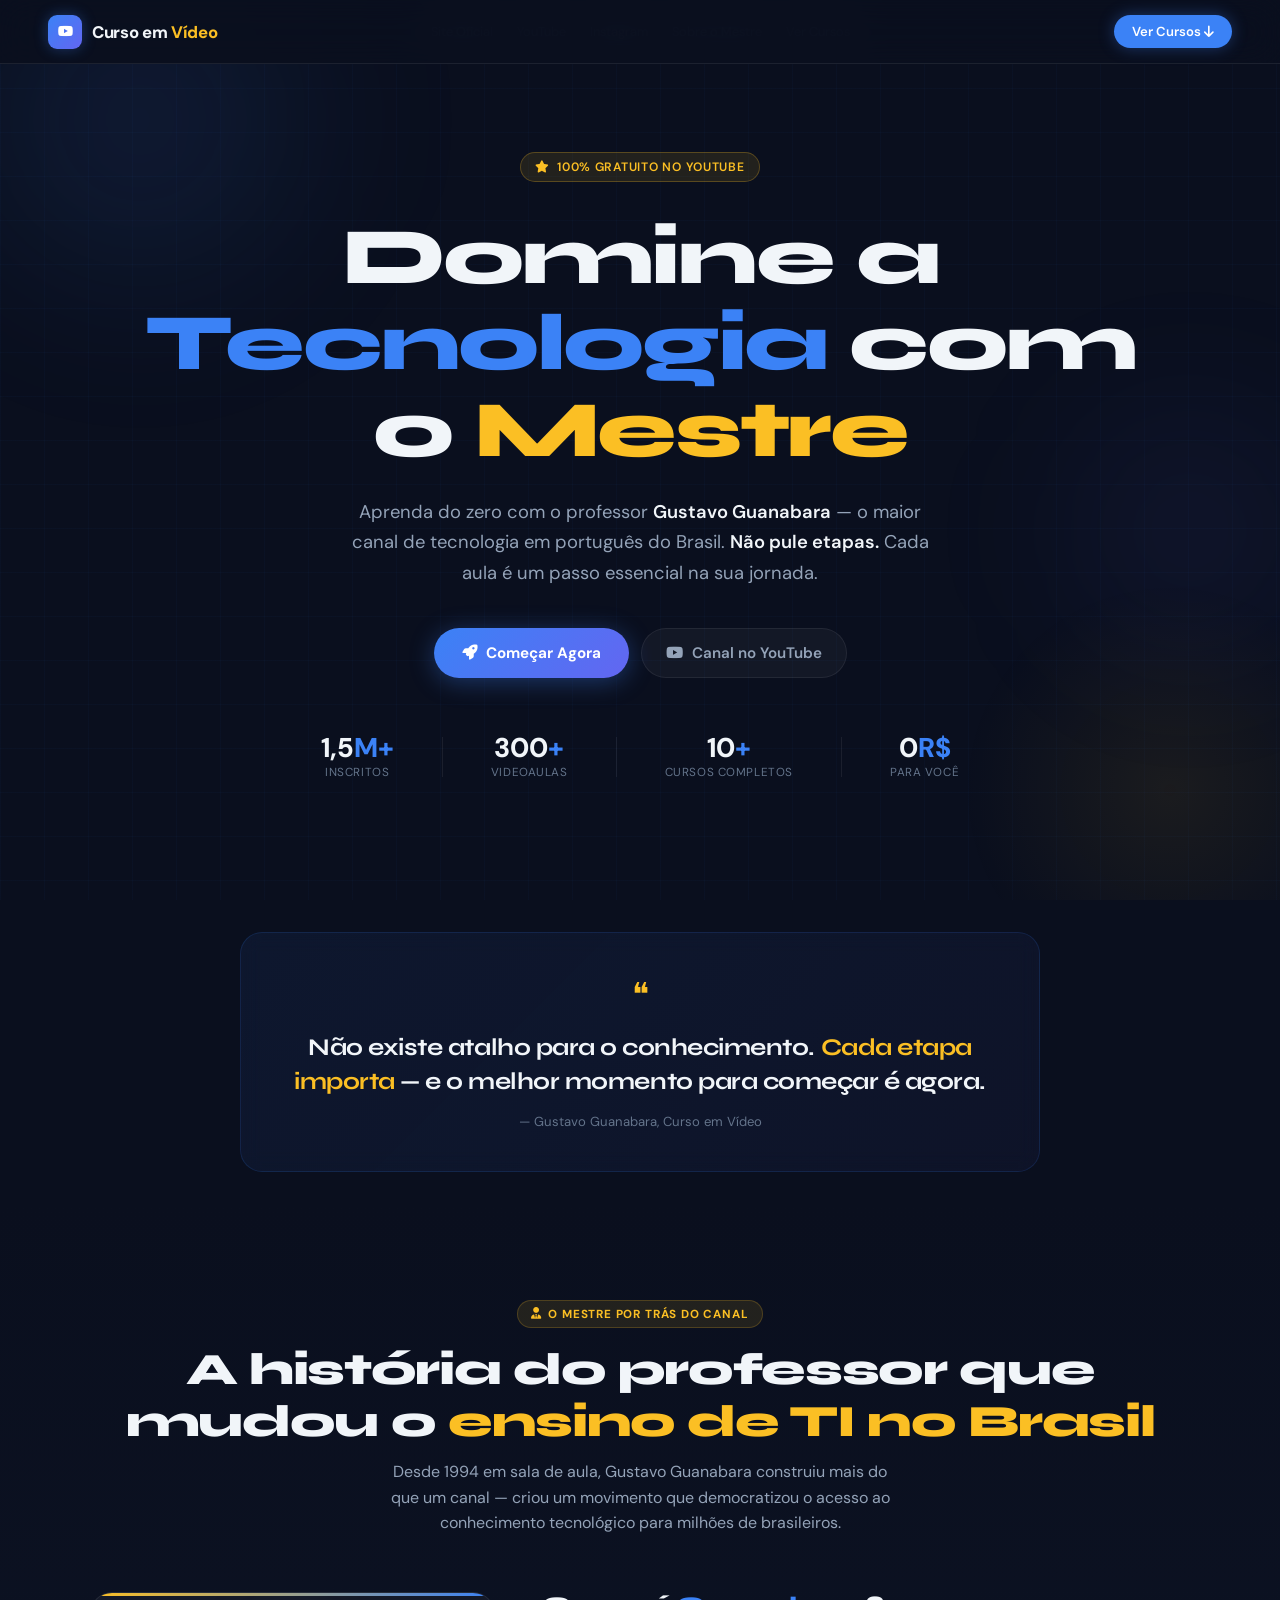
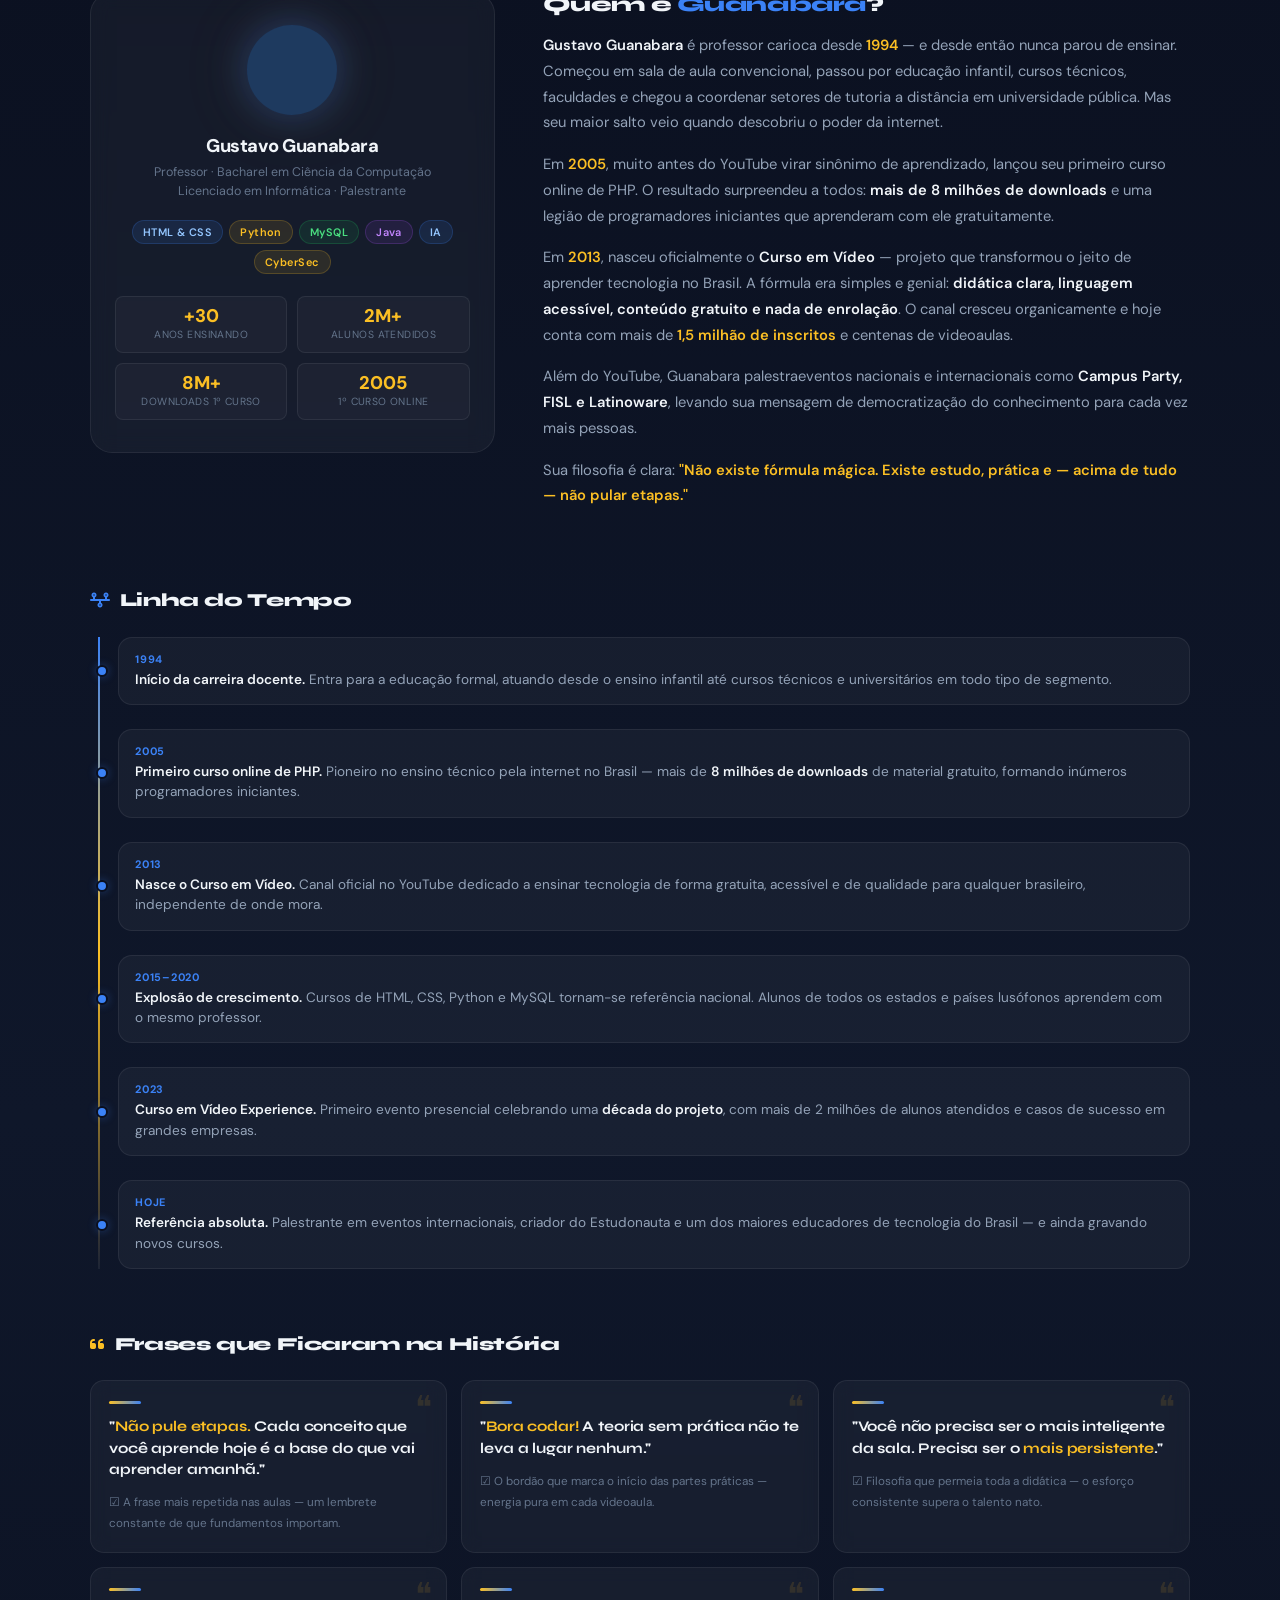
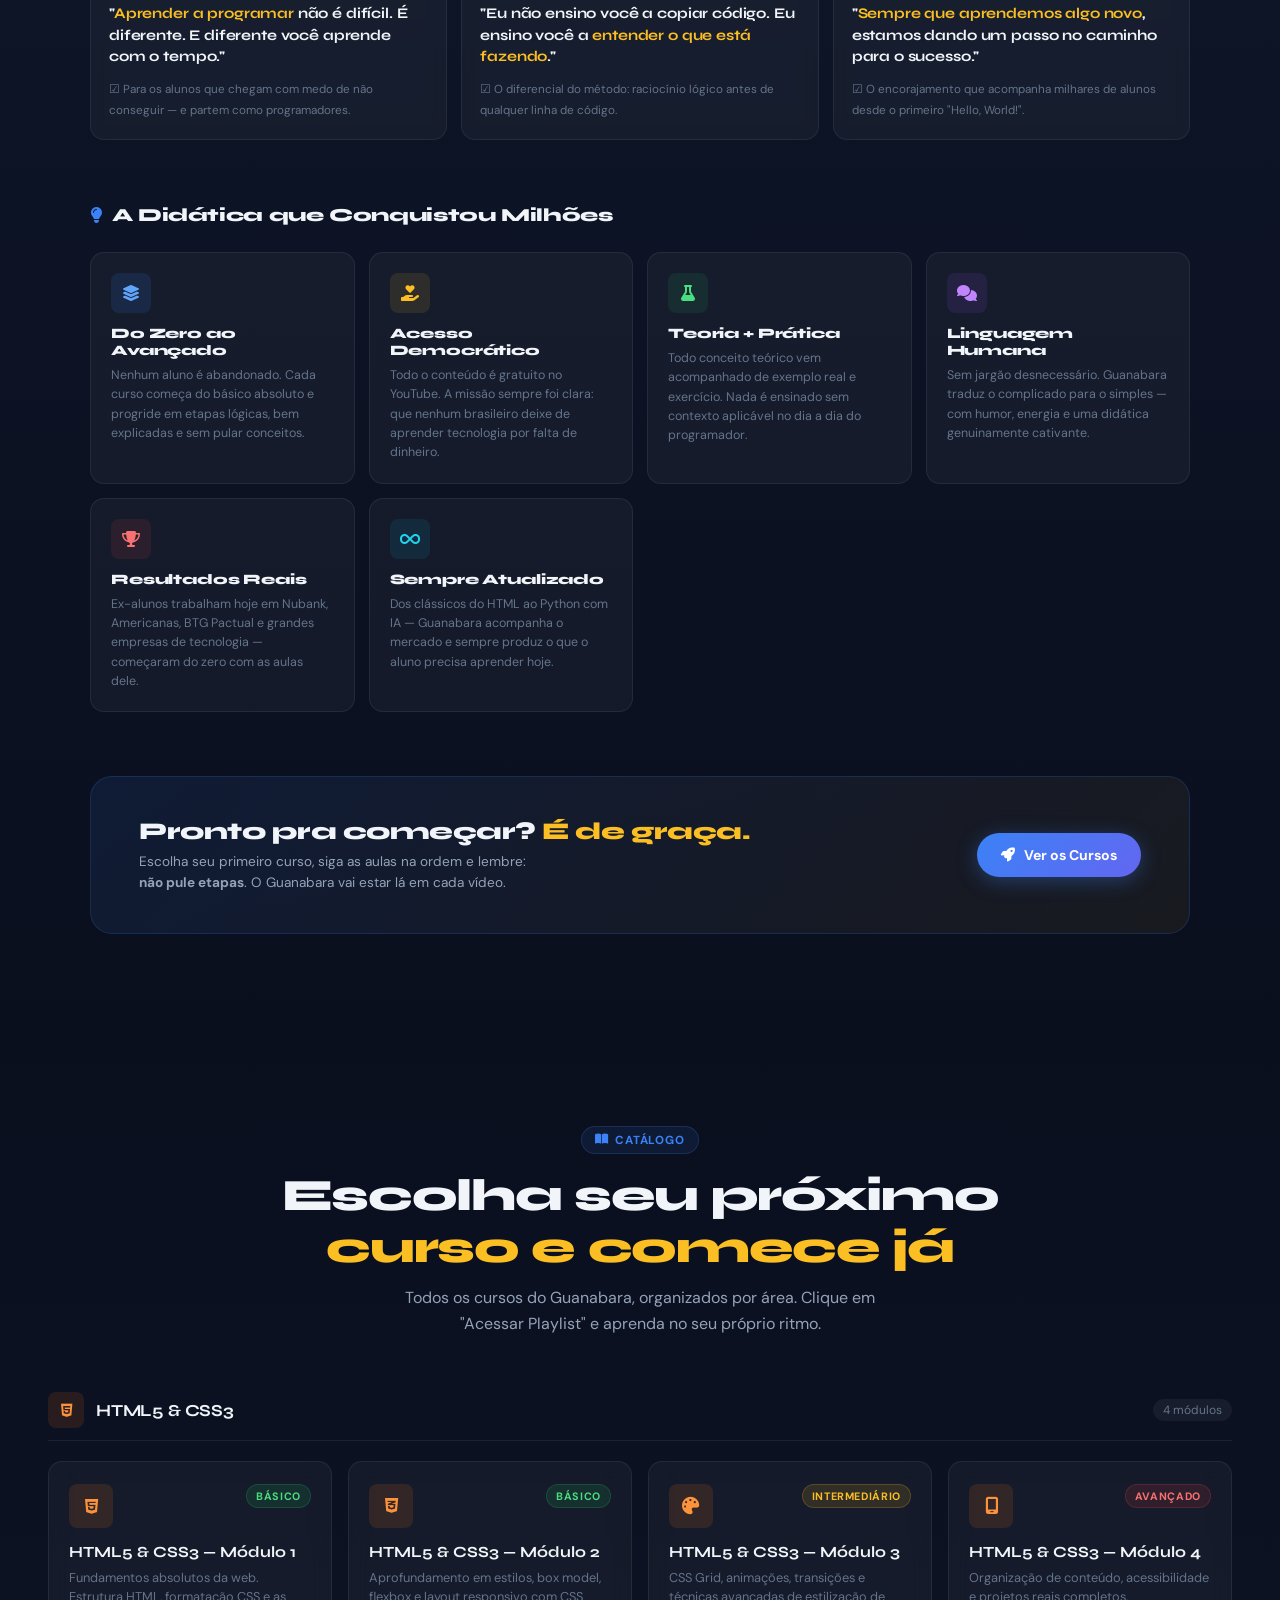
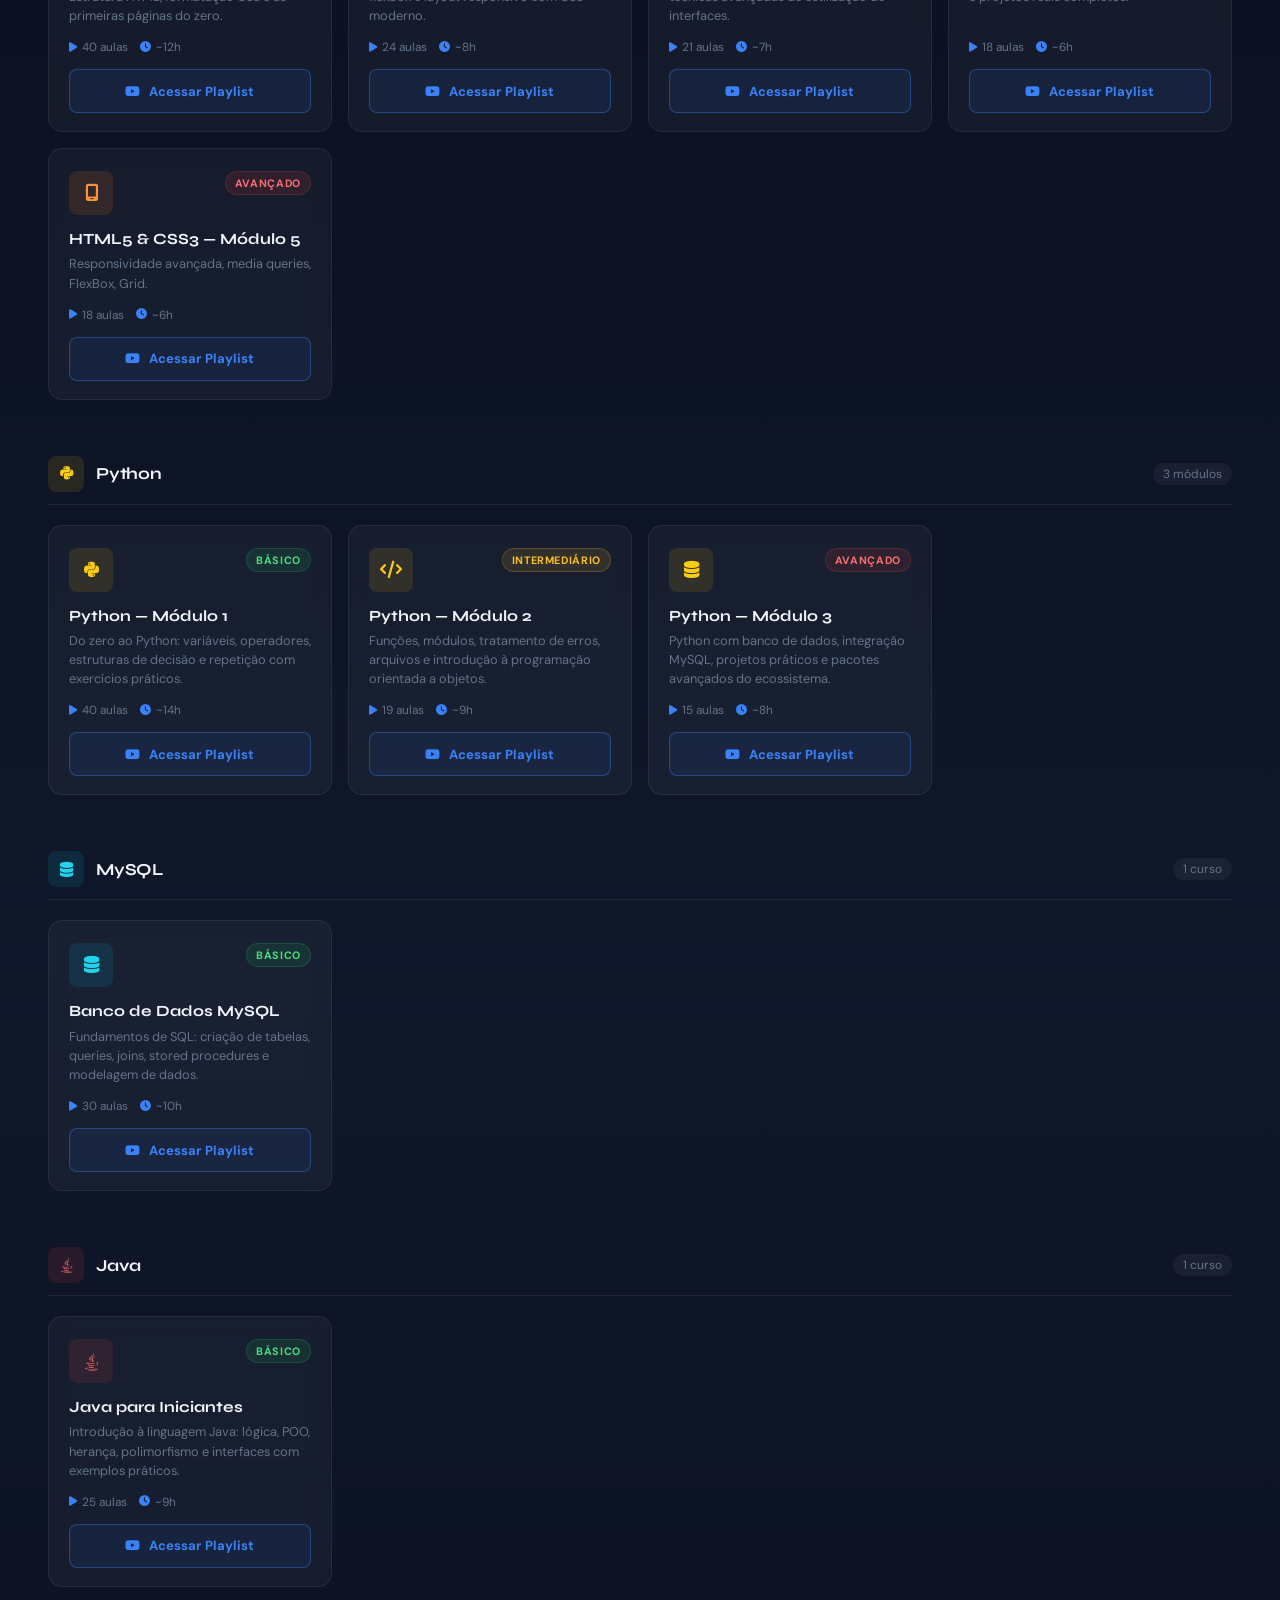
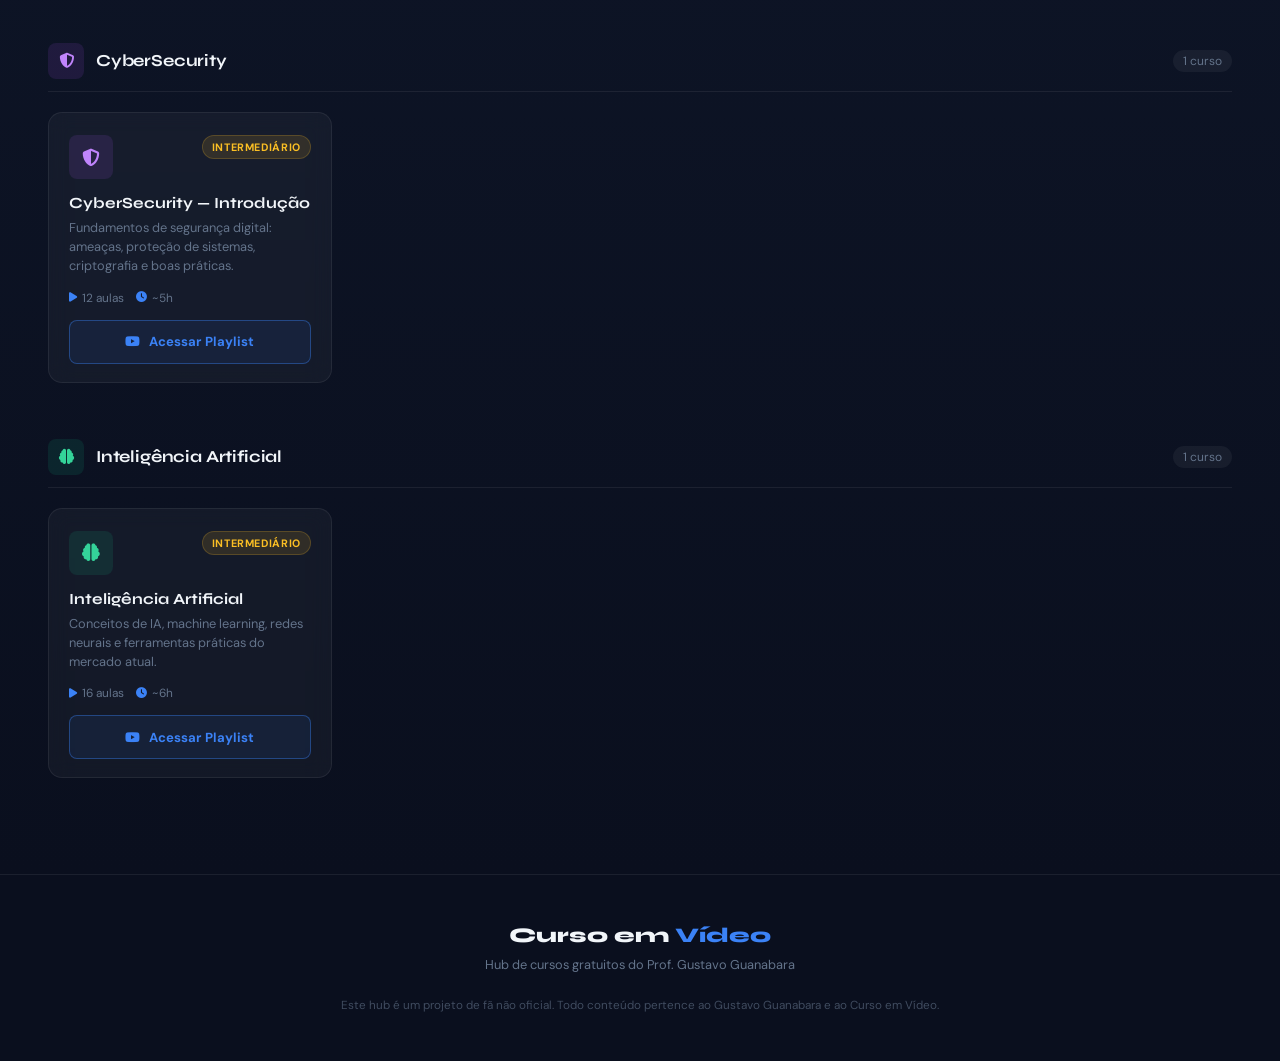
==== commit c5c1b89c: "Gustavo Guanabara - mudança de perfil" ====
--- a/guanabara.html
+++ b/guanabara.html
@@ -12,7 +12,7 @@
       rel="stylesheet"
       href="https://cdnjs.cloudflare.com/ajax/libs/font-awesome/6.5.0/css/all.min.css"
     />
-    <link rel="stylesheet" href="guanabara.css">
+    <link rel="stylesheet" href="guanabara.css" />
   </head>
   <body>
     <!-- ===== NAV ===== -->
@@ -132,7 +132,23 @@
         <!-- BIO GRID -->
         <div class="bio-grid">
           <div class="avatar-card reveal">
-            <div class="avatar-circle" aria-hidden="true">👨‍🏫</div>
+            <div class="avatar-circle" aria-hidden="true">
+              <img
+                src="https://avatars.githubusercontent.com/u/66076428?v=4"
+                alt="Gustavo Guanabara"
+                style="
+                  width: 100%;
+                  height: 100%;
+                  object-fit: cover;
+                  border-radius: 50%;
+                  display: block;
+                "
+                onerror="
+                  this.style.display = 'none';
+                  this.parentElement.style.background = '#1e3a5f';
+                "
+              />
+            </div>
             <div class="avatar-name">Gustavo Guanabara</div>
             <div class="avatar-role">
               Professor · Bacharel em Ciência da Computação<br />Licenciado em
@@ -612,8 +628,8 @@
                 <div class="card-body">
                   <h3 class="card-title">HTML5 &amp; CSS3 — Módulo 4</h3>
                   <p class="card-desc">
-                    Organização de conteúdo, acessibilidade e
-                    projetos reais completos.
+                    Organização de conteúdo, acessibilidade e projetos reais
+                    completos.
                   </p>
                 </div>
                 <div class="card-meta">
@@ -634,7 +650,7 @@
                   Acessar Playlist</a
                 >
               </article>
-               <article
+              <article
                 class="course-card reveal reveal-delay-4"
                 role="listitem"
               >
